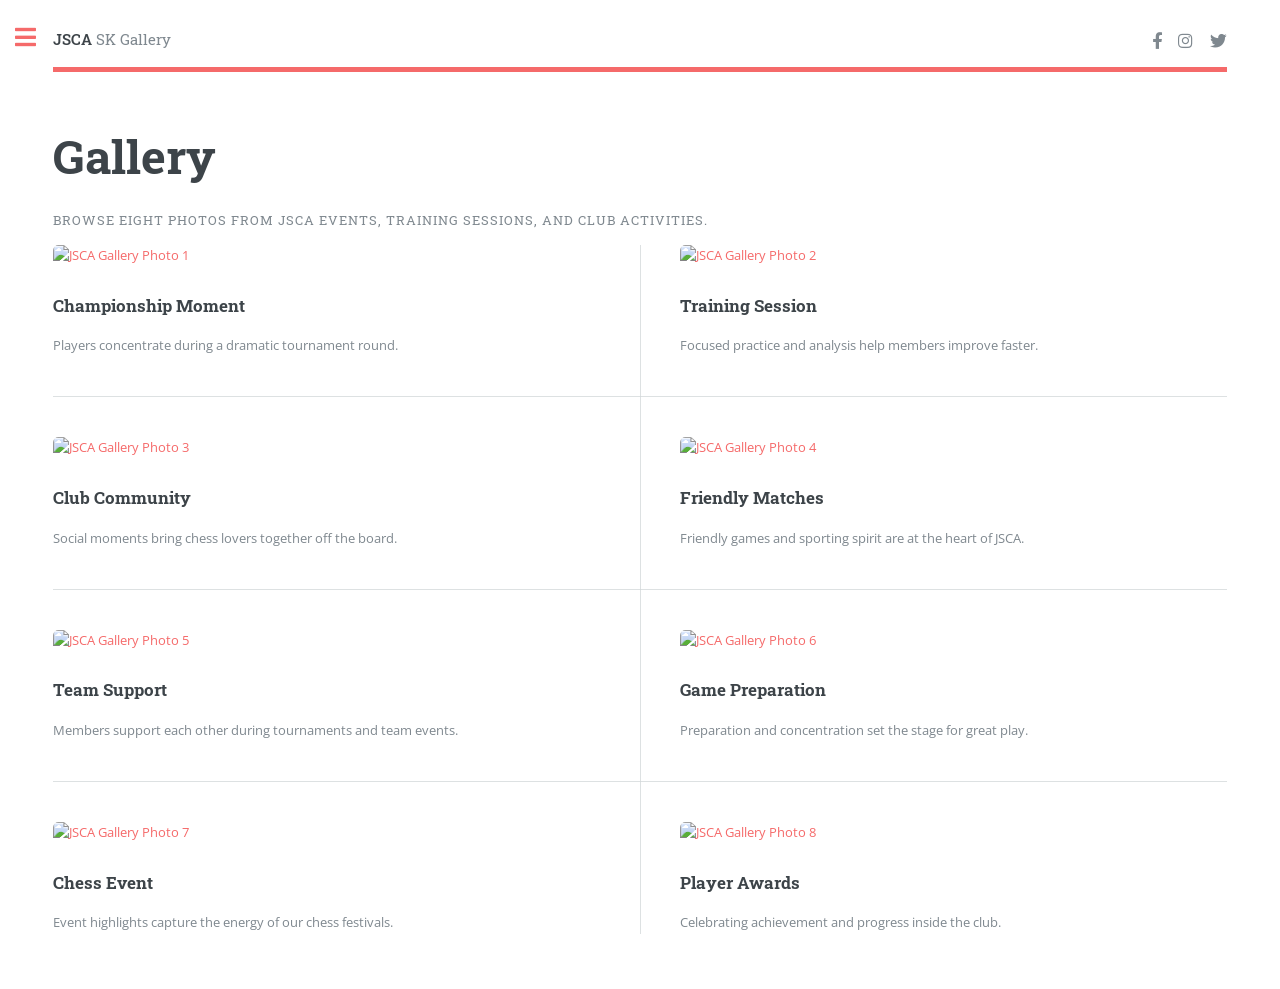
==== gallery.html @ 7f96a8da "Update gallery sidebar to match index (logo + gallery-only menu)" ====
<!DOCTYPE HTML>
<html>
	<head>
		<title>Gallery - JSCA SK</title>
		<meta charset="utf-8" />
		<meta name="viewport" content="width=device-width, initial-scale=1, user-scalable=no" />
		<link rel="stylesheet" href="assets/css/main.css" />
	</head>
	<body class="is-preload">

		<!-- Wrapper -->
			<div id="wrapper">

				<!-- Main -->
					<div id="main">
						<div class="inner">

							<!-- Header -->
								<header id="header">
									<a href="index.html" class="logo"><strong>JSCA</strong> SK Gallery</a>
									<ul class="icons">
										<li><a href="#" class="icon brands fa-facebook-f"><span class="label">Facebook</span></a></li>
										<li><a href="#" class="icon brands fa-instagram"><span class="label">Instagram</span></a></li>
										<li><a href="#" class="icon brands fa-twitter"><span class="label">Twitter</span></a></li>
									</ul>
								</header>

							<!-- Content -->
								<section>
									<header class="main">
										<h1>Gallery</h1>
										<p>Browse eight photos from JSCA events, training sessions, and club activities.</p>
									</header>

									<div class="posts">
										<article>
											<a href="images/gallery/1.jpeg" class="image"><img src="images/gallery/1.jpeg" alt="JSCA Gallery Photo 1" /></a>
											<h3>Championship Moment</h3>
											<p>Players concentrate during a dramatic tournament round.</p>
										</article>
										<article>
											<a href="images/gallery/2.jpeg" class="image"><img src="images/gallery/2.jpeg" alt="JSCA Gallery Photo 2" /></a>
											<h3>Training Session</h3>
											<p>Focused practice and analysis help members improve faster.</p>
										</article>
										<article>
											<a href="images/gallery/3.jpeg" class="image"><img src="images/gallery/3.jpeg" alt="JSCA Gallery Photo 3" /></a>
											<h3>Club Community</h3>
											<p>Social moments bring chess lovers together off the board.</p>
										</article>
										<article>
											<a href="images/gallery/4.jpeg" class="image"><img src="images/gallery/4.jpeg" alt="JSCA Gallery Photo 4" /></a>
											<h3>Friendly Matches</h3>
											<p>Friendly games and sporting spirit are at the heart of JSCA.</p>
										</article>
										<article>
											<a href="images/gallery/5.jpeg" class="image"><img src="images/gallery/5.jpeg" alt="JSCA Gallery Photo 5" /></a>
											<h3>Team Support</h3>
											<p>Members support each other during tournaments and team events.</p>
										</article>
										<article>
											<a href="images/gallery/6.jpeg" class="image"><img src="images/gallery/6.jpeg" alt="JSCA Gallery Photo 6" /></a>
											<h3>Game Preparation</h3>
											<p>Preparation and concentration set the stage for great play.</p>
										</article>
										<article>
											<a href="images/gallery/7.jpeg" class="image"><img src="images/gallery/7.jpeg" alt="JSCA Gallery Photo 7" /></a>
											<h3>Chess Event</h3>
											<p>Event highlights capture the energy of our chess festivals.</p>
										</article>
										<article>
											<a href="images/gallery/8.jpeg" class="image"><img src="images/gallery/8.jpeg" alt="JSCA Gallery Photo 8" /></a>
											<h3>Player Awards</h3>
											<p>Celebrating achievement and progress inside the club.</p>
										</article>
									</div>

								</section>

						</div>
					</div>

				<!-- Sidebar -->
					<div id="sidebar">
						<div class="inner">
							<!-- Menu -->
								<!-- Logo -->
									<div style="text-align: center; padding: 1.5em 0 1em;">
										<img src="images/JSCASK.jpeg" alt="JSCA SK Logo" style="max-width: 85%; height: auto; display: block; margin: 0 auto;" />
									</div>

								<!-- Menu -->
									<section>
										<header class="major">
											<h2>Menu</h2>
										</header>
										<ul class="links">
											<li><a href="gallery.html">Gallery</a></li>
										</ul>
									</section>
						</div>
					</div>

			</div>

		<!-- Scripts -->
			<script src="assets/js/jquery.min.js"></script>
			<script src="assets/js/browser.min.js"></script>
			<script src="assets/js/breakpoints.min.js"></script>

			<script src="assets/js/util.js"></script>
			<script src="assets/js/main.js"></script>

	</body>
</html>
---- assets/css/main.css ----
@import url(fontawesome-all.min.css);
@import url("https://fonts.googleapis.com/css?family=Open+Sans:400,600,400italic,600italic|Roboto+Slab:400,700");

/*
	Editorial by HTML5 UP
	html5up.net | @ajlkn
	Free for personal and commercial use under the CCA 3.0 license (html5up.net/license)
*/
html,
body,
div,
span,
applet,
object,
iframe,
h1,
h2,
h3,
h4,
h5,
h6,
p,
blockquote,
pre,
a,
abbr,
acronym,
address,
big,
cite,
code,
del,
dfn,
em,
img,
ins,
kbd,
q,
s,
samp,
small,
strike,
strong,
sub,
sup,
tt,
var,
b,
u,
i,
center,
dl,
dt,
dd,
ol,
ul,
li,
fieldset,
form,
label,
legend,
table,
caption,
tbody,
tfoot,
thead,
tr,
th,
td,
article,
aside,
canvas,
details,
embed,
figure,
figcaption,
footer,
header,
hgroup,
menu,
nav,
output,
ruby,
section,
summary,
time,
mark,
audio,
video {
  margin: 0;
  padding: 0;
  border: 0;
  font-size: 100%;
  font: inherit;
  vertical-align: baseline;
}

article,
aside,
details,
figcaption,
figure,
footer,
header,
hgroup,
menu,
nav,
section {
  display: block;
}

body {
  line-height: 1;
}

ol,
ul {
  list-style: none;
}

blockquote,
q {
  quotes: none;
}

blockquote:before,
blockquote:after,
q:before,
q:after {
  content: '';
  content: none;
}

table {
  border-collapse: collapse;
  border-spacing: 0;
}

body {
  -webkit-text-size-adjust: none;
}

mark {
  background-color: transparent;
  color: inherit;
}

input::-moz-focus-inner {
  border: 0;
  padding: 0;
}

input,
select,
textarea {
  -moz-appearance: none;
  -webkit-appearance: none;
  -ms-appearance: none;
  appearance: none;
}

/* Basic */
@-ms-viewport {
  width: device-width;
}

body {
  -ms-overflow-style: scrollbar;
}

@media screen and (max-width: 480px) {

  html,
  body {
    min-width: 320px;
  }
}

html {
  box-sizing: border-box;
}

*,
*:before,
*:after {
  box-sizing: inherit;
}

body {
  background: #ffffff;
}

body.is-preload *,
body.is-preload *:before,
body.is-preload *:after,
body.is-resizing *,
body.is-resizing *:before,
body.is-resizing *:after {
  -moz-animation: none !important;
  -webkit-animation: none !important;
  -ms-animation: none !important;
  animation: none !important;
  -moz-transition: none !important;
  -webkit-transition: none !important;
  -ms-transition: none !important;
  transition: none !important;
}

/* Type */
body,
input,
select,
textarea {
  color: #7f888f;
  font-family: "Open Sans", sans-serif;
  font-size: 13pt;
  font-weight: 400;
  line-height: 1.65;
}

@media screen and (max-width: 1680px) {

  body,
  input,
  select,
  textarea {
    font-size: 11pt;
  }
}

@media screen and (max-width: 1280px) {

  body,
  input,
  select,
  textarea {
    font-size: 10pt;
  }
}

@media screen and (max-width: 360px) {

  body,
  input,
  select,
  textarea {
    font-size: 9pt;
  }
}

a {
  -moz-transition: color 0.2s ease-in-out, border-bottom-color 0.2s ease-in-out;
  -webkit-transition: color 0.2s ease-in-out, border-bottom-color 0.2s ease-in-out;
  -ms-transition: color 0.2s ease-in-out, border-bottom-color 0.2s ease-in-out;
  transition: color 0.2s ease-in-out, border-bottom-color 0.2s ease-in-out;
  border-bottom: dotted 1px;
  color: #f56a6a;
  text-decoration: none;
}

a:hover {
  border-bottom-color: #f56a6a;
  color: #d52349 !important;
  background-color: rgba(245, 106, 106, 0.05);
}

a:hover strong {
  color: inherit;
}

strong,
b {
  color: #3d4449;
  font-weight: 600;
}

em,
i {
  font-style: italic;
}

p {
  margin: 0 0 2em 0;
}

h1,
h2,
h3,
h4,
h5,
h6 {
  color: #3d4449;
  font-family: "Roboto Slab", serif;
  font-weight: 700;
  line-height: 1.5;
  margin: 0 0 1em 0;
}

h1 a,
h2 a,
h3 a,
h4 a,
h5 a,
h6 a {
  color: inherit;
  text-decoration: none;
  border-bottom: 0;
}

h1 {
  font-size: 4em;
  margin: 0 0 0.5em 0;
  line-height: 1.3;
}

h2 {
  font-size: 1.75em;
}

h3 {
  font-size: 1.25em;
}

h4 {
  font-size: 1.1em;
}

h5 {
  font-size: 0.9em;
}

h6 {
  font-size: 0.7em;
}

@media screen and (max-width: 1680px) {
  h1 {
    font-size: 3.5em;
  }
}

@media screen and (max-width: 980px) {
  h1 {
    font-size: 3.25em;
  }
}


@media screen and (max-width: 736px) {
  h1 {
    font-size: 2em;
    line-height: 1.4;
  }

  h2 {
    font-size: 1.5em;
  }
}

sub {
  font-size: 0.8em;
  position: relative;
  top: 0.5em;
}

sup {
  font-size: 0.8em;
  position: relative;
  top: -0.5em;
}

blockquote {
  border-left: solid 3px rgba(210, 215, 217, 0.75);
  font-style: italic;
  margin: 0 0 2em 0;
  padding: 0.5em 0 0.5em 2em;
}

code {
  background: rgba(230, 235, 237, 0.25);
  border-radius: 0.375em;
  border: solid 1px rgba(210, 215, 217, 0.75);
  font-family: "Courier New", monospace;
  font-size: 0.9em;
  margin: 0 0.25em;
  padding: 0.25em 0.65em;
}

pre {
  -webkit-overflow-scrolling: touch;
  font-family: "Courier New", monospace;
  font-size: 0.9em;
  margin: 0 0 2em 0;
}

pre code {
  display: block;
  line-height: 1.75;
  padding: 1em 1.5em;
  overflow-x: auto;
}

hr {
  border: 0;
  border-bottom: solid 1px rgba(210, 215, 217, 0.75);
  margin: 2em 0;
}

hr.major {
  margin: 3em 0;
}

.align-left {
  text-align: left;
}

.align-center {
  text-align: center;
}

.align-right {
  text-align: right;
}

/* Row */
.row {
  display: flex;
  flex-wrap: wrap;
  box-sizing: border-box;
  align-items: stretch;
}

.row>* {
  box-sizing: border-box;
}

.row.gtr-uniform>*> :last-child {
  margin-bottom: 0;
}

.row.aln-left {
  justify-content: flex-start;
}

.row.aln-center {
  justify-content: center;
}

.row.aln-right {
  justify-content: flex-end;
}

.row.aln-top {
  align-items: flex-start;
}

.row.aln-middle {
  align-items: center;
}

.row.aln-bottom {
  align-items: flex-end;
}

.row>.imp {
  order: -1;
}

.row>.col-1 {
  width: 8.33333%;
}

.row>.off-1 {
  margin-left: 8.33333%;
}

.row>.col-2 {
  width: 16.66667%;
}

.row>.off-2 {
  margin-left: 16.66667%;
}

.row>.col-3 {
  width: 25%;
}

.row>.off-3 {
  margin-left: 25%;
}

.row>.col-4 {
  width: 33.33333%;
}

.row>.off-4 {
  margin-left: 33.33333%;
}

.row>.col-5 {
  width: 41.66667%;
}

.row>.off-5 {
  margin-left: 41.66667%;
}

.row>.col-6 {
  width: 50%;
}

.row>.off-6 {
  margin-left: 50%;
}

.row>.col-7 {
  width: 58.33333%;
}

.row>.off-7 {
  margin-left: 58.33333%;
}

.row>.col-8 {
  width: 66.66667%;
}

.row>.off-8 {
  margin-left: 66.66667%;
}

.row>.col-9 {
  width: 75%;
}

.row>.off-9 {
  margin-left: 75%;
}

.row>.col-10 {
  width: 83.33333%;
}

.row>.off-10 {
  margin-left: 83.33333%;
}

.row>.col-11 {
  width: 91.66667%;
}

.row>.off-11 {
  margin-left: 91.66667%;
}

.row>.col-12 {
  width: 100%;
}

.row>.off-12 {
  margin-left: 100%;
}

.row.gtr-0 {
  margin-top: 0;
  margin-left: 0em;
}

.row.gtr-0>* {
  padding: 0 0 0 0em;
}

.row.gtr-0.gtr-uniform {
  margin-top: 0em;
}

.row.gtr-0.gtr-uniform>* {
  padding-top: 0em;
}

.row.gtr-25 {
  margin-top: 0;
  margin-left: -0.375em;
}

.row.gtr-25>* {
  padding: 0 0 0 0.375em;
}

.row.gtr-25.gtr-uniform {
  margin-top: -0.375em;
}

.row.gtr-25.gtr-uniform>* {
  padding-top: 0.375em;
}

.row.gtr-50 {
  margin-top: 0;
  margin-left: -0.75em;
}

.row.gtr-50>* {
  padding: 0 0 0 0.75em;
}

.row.gtr-50.gtr-uniform {
  margin-top: -0.75em;
}

.row.gtr-50.gtr-uniform>* {
  padding-top: 0.75em;
}

.row {
  margin-top: 0;
  margin-left: -1.5em;
}

.row>* {
  padding: 0 0 0 1.5em;
}

.row.gtr-uniform {
  margin-top: -1.5em;
}

.row.gtr-uniform>* {
  padding-top: 1.5em;
}

.row.gtr-150 {
  margin-top: 0;
  margin-left: -2.25em;
}

.row.gtr-150>* {
  padding: 0 0 0 2.25em;
}

.row.gtr-150.gtr-uniform {
  margin-top: -2.25em;
}

.row.gtr-150.gtr-uniform>* {
  padding-top: 2.25em;
}

.row.gtr-200 {
  margin-top: 0;
  margin-left: -3em;
}

.row.gtr-200>* {
  padding: 0 0 0 3em;
}

.row.gtr-200.gtr-uniform {
  margin-top: -3em;
}

.row.gtr-200.gtr-uniform>* {
  padding-top: 3em;
}

@media screen and (max-width: 1680px) {
  .row {
    display: flex;
    flex-wrap: wrap;
    box-sizing: border-box;
    align-items: stretch;
  }

  .row>* {
    box-sizing: border-box;
  }

  .row.gtr-uniform>*> :last-child {
    margin-bottom: 0;
  }

  .row.aln-left {
    justify-content: flex-start;
  }

  .row.aln-center {
    justify-content: center;
  }

  .row.aln-right {
    justify-content: flex-end;
  }

  .row.aln-top {
    align-items: flex-start;
  }

  .row.aln-middle {
    align-items: center;
  }

  .row.aln-bottom {
    align-items: flex-end;
  }

  .row>.imp-xlarge {
    order: -1;
  }

  .row>.col-1-xlarge {
    width: 8.33333%;
  }

  .row>.off-1-xlarge {
    margin-left: 8.33333%;
  }

  .row>.col-2-xlarge {
    width: 16.66667%;
  }

  .row>.off-2-xlarge {
    margin-left: 16.66667%;
  }

  .row>.col-3-xlarge {
    width: 25%;
  }

  .row>.off-3-xlarge {
    margin-left: 25%;
  }

  .row>.col-4-xlarge {
    width: 33.33333%;
  }

  .row>.off-4-xlarge {
    margin-left: 33.33333%;
  }

  .row>.col-5-xlarge {
    width: 41.66667%;
  }

  .row>.off-5-xlarge {
    margin-left: 41.66667%;
  }

  .row>.col-6-xlarge {
    width: 50%;
  }

  .row>.off-6-xlarge {
    margin-left: 50%;
  }

  .row>.col-7-xlarge {
    width: 58.33333%;
  }

  .row>.off-7-xlarge {
    margin-left: 58.33333%;
  }

  .row>.col-8-xlarge {
    width: 66.66667%;
  }

  .row>.off-8-xlarge {
    margin-left: 66.66667%;
  }

  .row>.col-9-xlarge {
    width: 75%;
  }

  .row>.off-9-xlarge {
    margin-left: 75%;
  }

  .row>.col-10-xlarge {
    width: 83.33333%;
  }

  .row>.off-10-xlarge {
    margin-left: 83.33333%;
  }

  .row>.col-11-xlarge {
    width: 91.66667%;
  }

  .row>.off-11-xlarge {
    margin-left: 91.66667%;
  }

  .row>.col-12-xlarge {
    width: 100%;
  }

  .row>.off-12-xlarge {
    margin-left: 100%;
  }

  .row.gtr-0 {
    margin-top: 0;
    margin-left: 0em;
  }

  .row.gtr-0>* {
    padding: 0 0 0 0em;
  }

  .row.gtr-0.gtr-uniform {
    margin-top: 0em;
  }

  .row.gtr-0.gtr-uniform>* {
    padding-top: 0em;
  }

  .row.gtr-25 {
    margin-top: 0;
    margin-left: -0.375em;
  }

  .row.gtr-25>* {
    padding: 0 0 0 0.375em;
  }

  .row.gtr-25.gtr-uniform {
    margin-top: -0.375em;
  }

  .row.gtr-25.gtr-uniform>* {
    padding-top: 0.375em;
  }

  .row.gtr-50 {
    margin-top: 0;
    margin-left: -0.75em;
  }

  .row.gtr-50>* {
    padding: 0 0 0 0.75em;
  }

  .row.gtr-50.gtr-uniform {
    margin-top: -0.75em;
  }

  .row.gtr-50.gtr-uniform>* {
    padding-top: 0.75em;
  }

  .row {
    margin-top: 0;
    margin-left: -1.5em;
  }

  .row>* {
    padding: 0 0 0 1.5em;
  }

  .row.gtr-uniform {
    margin-top: -1.5em;
  }

  .row.gtr-uniform>* {
    padding-top: 1.5em;
  }

  .row.gtr-150 {
    margin-top: 0;
    margin-left: -2.25em;
  }

  .row.gtr-150>* {
    padding: 0 0 0 2.25em;
  }

  .row.gtr-150.gtr-uniform {
    margin-top: -2.25em;
  }

  .row.gtr-150.gtr-uniform>* {
    padding-top: 2.25em;
  }

  .row.gtr-200 {
    margin-top: 0;
    margin-left: -3em;
  }

  .row.gtr-200>* {
    padding: 0 0 0 3em;
  }

  .row.gtr-200.gtr-uniform {
    margin-top: -3em;
  }

  .row.gtr-200.gtr-uniform>* {
    padding-top: 3em;
  }
}

@media screen and (max-width: 1280px) {
  .row {
    display: flex;
    flex-wrap: wrap;
    box-sizing: border-box;
    align-items: stretch;
  }

  .row>* {
    box-sizing: border-box;
  }

  .row.gtr-uniform>*> :last-child {
    margin-bottom: 0;
  }

  .row.aln-left {
    justify-content: flex-start;
  }

  .row.aln-center {
    justify-content: center;
  }

  .row.aln-right {
    justify-content: flex-end;
  }

  .row.aln-top {
    align-items: flex-start;
  }

  .row.aln-middle {
    align-items: center;
  }

  .row.aln-bottom {
    align-items: flex-end;
  }

  .row>.imp-large {
    order: -1;
  }

  .row>.col-1-large {
    width: 8.33333%;
  }

  .row>.off-1-large {
    margin-left: 8.33333%;
  }

  .row>.col-2-large {
    width: 16.66667%;
  }

  .row>.off-2-large {
    margin-left: 16.66667%;
  }

  .row>.col-3-large {
    width: 25%;
  }

  .row>.off-3-large {
    margin-left: 25%;
  }

  .row>.col-4-large {
    width: 33.33333%;
  }

  .row>.off-4-large {
    margin-left: 33.33333%;
  }

  .row>.col-5-large {
    width: 41.66667%;
  }

  .row>.off-5-large {
    margin-left: 41.66667%;
  }

  .row>.col-6-large {
    width: 50%;
  }

  .row>.off-6-large {
    margin-left: 50%;
  }

  .row>.col-7-large {
    width: 58.33333%;
  }

  .row>.off-7-large {
    margin-left: 58.33333%;
  }

  .row>.col-8-large {
    width: 66.66667%;
  }

  .row>.off-8-large {
    margin-left: 66.66667%;
  }

  .row>.col-9-large {
    width: 75%;
  }

  .row>.off-9-large {
    margin-left: 75%;
  }

  .row>.col-10-large {
    width: 83.33333%;
  }

  .row>.off-10-large {
    margin-left: 83.33333%;
  }

  .row>.col-11-large {
    width: 91.66667%;
  }

  .row>.off-11-large {
    margin-left: 91.66667%;
  }

  .row>.col-12-large {
    width: 100%;
  }

  .row>.off-12-large {
    margin-left: 100%;
  }

  .row.gtr-0 {
    margin-top: 0;
    margin-left: 0em;
  }

  .row.gtr-0>* {
    padding: 0 0 0 0em;
  }

  .row.gtr-0.gtr-uniform {
    margin-top: 0em;
  }

  .row.gtr-0.gtr-uniform>* {
    padding-top: 0em;
  }

  .row.gtr-25 {
    margin-top: 0;
    margin-left: -0.375em;
  }

  .row.gtr-25>* {
    padding: 0 0 0 0.375em;
  }

  .row.gtr-25.gtr-uniform {
    margin-top: -0.375em;
  }

  .row.gtr-25.gtr-uniform>* {
    padding-top: 0.375em;
  }

  .row.gtr-50 {
    margin-top: 0;
    margin-left: -0.75em;
  }

  .row.gtr-50>* {
    padding: 0 0 0 0.75em;
  }

  .row.gtr-50.gtr-uniform {
    margin-top: -0.75em;
  }

  .row.gtr-50.gtr-uniform>* {
    padding-top: 0.75em;
  }

  .row {
    margin-top: 0;
    margin-left: -1.5em;
  }

  .row>* {
    padding: 0 0 0 1.5em;
  }

  .row.gtr-uniform {
    margin-top: -1.5em;
  }

  .row.gtr-uniform>* {
    padding-top: 1.5em;
  }

  .row.gtr-150 {
    margin-top: 0;
    margin-left: -2.25em;
  }

  .row.gtr-150>* {
    padding: 0 0 0 2.25em;
  }

  .row.gtr-150.gtr-uniform {
    margin-top: -2.25em;
  }

  .row.gtr-150.gtr-uniform>* {
    padding-top: 2.25em;
  }

  .row.gtr-200 {
    margin-top: 0;
    margin-left: -3em;
  }

  .row.gtr-200>* {
    padding: 0 0 0 3em;
  }

  .row.gtr-200.gtr-uniform {
    margin-top: -3em;
  }

  .row.gtr-200.gtr-uniform>* {
    padding-top: 3em;
  }
}

@media screen and (max-width: 980px) {
  .row {
    display: flex;
    flex-wrap: wrap;
    box-sizing: border-box;
    align-items: stretch;
  }

  .row>* {
    box-sizing: border-box;
  }

  .row.gtr-uniform>*> :last-child {
    margin-bottom: 0;
  }

  .row.aln-left {
    justify-content: flex-start;
  }

  .row.aln-center {
    justify-content: center;
  }

  .row.aln-right {
    justify-content: flex-end;
  }

  .row.aln-top {
    align-items: flex-start;
  }

  .row.aln-middle {
    align-items: center;
  }

  .row.aln-bottom {
    align-items: flex-end;
  }

  .row>.imp-medium {
    order: -1;
  }

  .row>.col-1-medium {
    width: 8.33333%;
  }

  .row>.off-1-medium {
    margin-left: 8.33333%;
  }

  .row>.col-2-medium {
    width: 16.66667%;
  }

  .row>.off-2-medium {
    margin-left: 16.66667%;
  }

  .row>.col-3-medium {
    width: 25%;
  }

  .row>.off-3-medium {
    margin-left: 25%;
  }

  .row>.col-4-medium {
    width: 33.33333%;
  }

  .row>.off-4-medium {
    margin-left: 33.33333%;
  }

  .row>.col-5-medium {
    width: 41.66667%;
  }

  .row>.off-5-medium {
    margin-left: 41.66667%;
  }

  .row>.col-6-medium {
    width: 50%;
  }

  .row>.off-6-medium {
    margin-left: 50%;
  }

  .row>.col-7-medium {
    width: 58.33333%;
  }

  .row>.off-7-medium {
    margin-left: 58.33333%;
  }

  .row>.col-8-medium {
    width: 66.66667%;
  }

  .row>.off-8-medium {
    margin-left: 66.66667%;
  }

  .row>.col-9-medium {
    width: 75%;
  }

  .row>.off-9-medium {
    margin-left: 75%;
  }

  .row>.col-10-medium {
    width: 83.33333%;
  }

  .row>.off-10-medium {
    margin-left: 83.33333%;
  }

  .row>.col-11-medium {
    width: 91.66667%;
  }

  .row>.off-11-medium {
    margin-left: 91.66667%;
  }

  .row>.col-12-medium {
    width: 100%;
  }

  .row>.off-12-medium {
    margin-left: 100%;
  }

  .row.gtr-0 {
    margin-top: 0;
    margin-left: 0em;
  }

  .row.gtr-0>* {
    padding: 0 0 0 0em;
  }

  .row.gtr-0.gtr-uniform {
    margin-top: 0em;
  }

  .row.gtr-0.gtr-uniform>* {
    padding-top: 0em;
  }

  .row.gtr-25 {
    margin-top: 0;
    margin-left: -0.375em;
  }

  .row.gtr-25>* {
    padding: 0 0 0 0.375em;
  }

  .row.gtr-25.gtr-uniform {
    margin-top: -0.375em;
  }

  .row.gtr-25.gtr-uniform>* {
    padding-top: 0.375em;
  }

  .row.gtr-50 {
    margin-top: 0;
    margin-left: -0.75em;
  }

  .row.gtr-50>* {
    padding: 0 0 0 0.75em;
  }

  .row.gtr-50.gtr-uniform {
    margin-top: -0.75em;
  }

  .row.gtr-50.gtr-uniform>* {
    padding-top: 0.75em;
  }

  .row {
    margin-top: 0;
    margin-left: -1.5em;
  }

  .row>* {
    padding: 0 0 0 1.5em;
  }

  .row.gtr-uniform {
    margin-top: -1.5em;
  }

  .row.gtr-uniform>* {
    padding-top: 1.5em;
  }

  .row.gtr-150 {
    margin-top: 0;
    margin-left: -2.25em;
  }

  .row.gtr-150>* {
    padding: 0 0 0 2.25em;
  }

  .row.gtr-150.gtr-uniform {
    margin-top: -2.25em;
  }

  .row.gtr-150.gtr-uniform>* {
    padding-top: 2.25em;
  }

  .row.gtr-200 {
    margin-top: 0;
    margin-left: -3em;
  }

  .row.gtr-200>* {
    padding: 0 0 0 3em;
  }

  .row.gtr-200.gtr-uniform {
    margin-top: -3em;
  }

  .row.gtr-200.gtr-uniform>* {
    padding-top: 3em;
  }
}

@media screen and (max-width: 736px) {
  .row {
    display: flex;
    flex-wrap: wrap;
    box-sizing: border-box;
    align-items: stretch;
  }

  .row>* {
    box-sizing: border-box;
  }

  .row.gtr-uniform>*> :last-child {
    margin-bottom: 0;
  }

  .row.aln-left {
    justify-content: flex-start;
  }

  .row.aln-center {
    justify-content: center;
  }

  .row.aln-right {
    justify-content: flex-end;
  }

  .row.aln-top {
    align-items: flex-start;
  }

  .row.aln-middle {
    align-items: center;
  }

  .row.aln-bottom {
    align-items: flex-end;
  }

  .row>.imp-small {
    order: -1;
  }

  .row>.col-1-small {
    width: 8.33333%;
  }

  .row>.off-1-small {
    margin-left: 8.33333%;
  }

  .row>.col-2-small {
    width: 16.66667%;
  }

  .row>.off-2-small {
    margin-left: 16.66667%;
  }

  .row>.col-3-small {
    width: 25%;
  }

  .row>.off-3-small {
    margin-left: 25%;
  }

  .row>.col-4-small {
    width: 33.33333%;
  }

  .row>.off-4-small {
    margin-left: 33.33333%;
  }

  .row>.col-5-small {
    width: 41.66667%;
  }

  .row>.off-5-small {
    margin-left: 41.66667%;
  }

  .row>.col-6-small {
    width: 50%;
  }

  .row>.off-6-small {
    margin-left: 50%;
  }

  .row>.col-7-small {
    width: 58.33333%;
  }

  .row>.off-7-small {
    margin-left: 58.33333%;
  }

  .row>.col-8-small {
    width: 66.66667%;
  }

  .row>.off-8-small {
    margin-left: 66.66667%;
  }

  .row>.col-9-small {
    width: 75%;
  }

  .row>.off-9-small {
    margin-left: 75%;
  }

  .row>.col-10-small {
    width: 83.33333%;
  }

  .row>.off-10-small {
    margin-left: 83.33333%;
  }

  .row>.col-11-small {
    width: 91.66667%;
  }

  .row>.off-11-small {
    margin-left: 91.66667%;
  }

  .row>.col-12-small {
    width: 100%;
  }

  .row>.off-12-small {
    margin-left: 100%;
  }

  .row.gtr-0 {
    margin-top: 0;
    margin-left: 0em;
  }

  .row.gtr-0>* {
    padding: 0 0 0 0em;
  }

  .row.gtr-0.gtr-uniform {
    margin-top: 0em;
  }

  .row.gtr-0.gtr-uniform>* {
    padding-top: 0em;
  }

  .row.gtr-25 {
    margin-top: 0;
    margin-left: -0.375em;
  }

  .row.gtr-25>* {
    padding: 0 0 0 0.375em;
  }

  .row.gtr-25.gtr-uniform {
    margin-top: -0.375em;
  }

  .row.gtr-25.gtr-uniform>* {
    padding-top: 0.375em;
  }

  .row.gtr-50 {
    margin-top: 0;
    margin-left: -0.75em;
  }

  .row.gtr-50>* {
    padding: 0 0 0 0.75em;
  }

  .row.gtr-50.gtr-uniform {
    margin-top: -0.75em;
  }

  .row.gtr-50.gtr-uniform>* {
    padding-top: 0.75em;
  }

  .row {
    margin-top: 0;
    margin-left: -1.5em;
  }

  .row>* {
    padding: 0 0 0 1.5em;
  }

  .row.gtr-uniform {
    margin-top: -1.5em;
  }

  .row.gtr-uniform>* {
    padding-top: 1.5em;
  }

  .row.gtr-150 {
    margin-top: 0;
    margin-left: -2.25em;
  }

  .row.gtr-150>* {
    padding: 0 0 0 2.25em;
  }

  .row.gtr-150.gtr-uniform {
    margin-top: -2.25em;
  }

  .row.gtr-150.gtr-uniform>* {
    padding-top: 2.25em;
  }

  .row.gtr-200 {
    margin-top: 0;
    margin-left: -3em;
  }

  .row.gtr-200>* {
    padding: 0 0 0 3em;
  }

  .row.gtr-200.gtr-uniform {
    margin-top: -3em;
  }

  .row.gtr-200.gtr-uniform>* {
    padding-top: 3em;
  }
}

@media screen and (max-width: 480px) {
  .row {
    display: flex;
    flex-wrap: wrap;
    box-sizing: border-box;
    align-items: stretch;
  }

  .row>* {
    box-sizing: border-box;
  }

  .row.gtr-uniform>*> :last-child {
    margin-bottom: 0;
  }

  .row.aln-left {
    justify-content: flex-start;
  }

  .row.aln-center {
    justify-content: center;
  }

  .row.aln-right {
    justify-content: flex-end;
  }

  .row.aln-top {
    align-items: flex-start;
  }

  .row.aln-middle {
    align-items: center;
  }

  .row.aln-bottom {
    align-items: flex-end;
  }

  .row>.imp-xsmall {
    order: -1;
  }

  .row>.col-1-xsmall {
    width: 8.33333%;
  }

  .row>.off-1-xsmall {
    margin-left: 8.33333%;
  }

  .row>.col-2-xsmall {
    width: 16.66667%;
  }

  .row>.off-2-xsmall {
    margin-left: 16.66667%;
  }

  .row>.col-3-xsmall {
    width: 25%;
  }

  .row>.off-3-xsmall {
    margin-left: 25%;
  }

  .row>.col-4-xsmall {
    width: 33.33333%;
  }

  .row>.off-4-xsmall {
    margin-left: 33.33333%;
  }

  .row>.col-5-xsmall {
    width: 41.66667%;
  }

  .row>.off-5-xsmall {
    margin-left: 41.66667%;
  }

  .row>.col-6-xsmall {
    width: 50%;
  }

  .row>.off-6-xsmall {
    margin-left: 50%;
  }

  .row>.col-7-xsmall {
    width: 58.33333%;
  }

  .row>.off-7-xsmall {
    margin-left: 58.33333%;
  }

  .row>.col-8-xsmall {
    width: 66.66667%;
  }

  .row>.off-8-xsmall {
    margin-left: 66.66667%;
  }

  .row>.col-9-xsmall {
    width: 75%;
  }

  .row>.off-9-xsmall {
    margin-left: 75%;
  }

  .row>.col-10-xsmall {
    width: 83.33333%;
  }

  .row>.off-10-xsmall {
    margin-left: 83.33333%;
  }

  .row>.col-11-xsmall {
    width: 91.66667%;
  }

  .row>.off-11-xsmall {
    margin-left: 91.66667%;
  }

  .row>.col-12-xsmall {
    width: 100%;
  }

  .row>.off-12-xsmall {
    margin-left: 100%;
  }

  .row.gtr-0 {
    margin-top: 0;
    margin-left: 0em;
  }

  .row.gtr-0>* {
    padding: 0 0 0 0em;
  }

  .row.gtr-0.gtr-uniform {
    margin-top: 0em;
  }

  .row.gtr-0.gtr-uniform>* {
    padding-top: 0em;
  }

  .row.gtr-25 {
    margin-top: 0;
    margin-left: -0.375em;
  }

  .row.gtr-25>* {
    padding: 0 0 0 0.375em;
  }

  .row.gtr-25.gtr-uniform {
    margin-top: -0.375em;
  }

  .row.gtr-25.gtr-uniform>* {
    padding-top: 0.375em;
  }

  .row.gtr-50 {
    margin-top: 0;
    margin-left: -0.75em;
  }

  .row.gtr-50>* {
    padding: 0 0 0 0.75em;
  }

  .row.gtr-50.gtr-uniform {
    margin-top: -0.75em;
  }

  .row.gtr-50.gtr-uniform>* {
    padding-top: 0.75em;
  }

  .row {
    margin-top: 0;
    margin-left: -1.5em;
  }

  .row>* {
    padding: 0 0 0 1.5em;
  }

  .row.gtr-uniform {
    margin-top: -1.5em;
  }

  .row.gtr-uniform>* {
    padding-top: 1.5em;
  }

  .row.gtr-150 {
    margin-top: 0;
    margin-left: -2.25em;
  }

  .row.gtr-150>* {
    padding: 0 0 0 2.25em;
  }

  .row.gtr-150.gtr-uniform {
    margin-top: -2.25em;
  }

  .row.gtr-150.gtr-uniform>* {
    padding-top: 2.25em;
  }

  .row.gtr-200 {
    margin-top: 0;
    margin-left: -3em;
  }

  .row.gtr-200>* {
    padding: 0 0 0 3em;
  }

  .row.gtr-200.gtr-uniform {
    margin-top: -3em;
  }

  .row.gtr-200.gtr-uniform>* {
    padding-top: 3em;
  }
}

/* Section/Article */
section.special,
article.special {
  text-align: center;
}

header p {
  font-family: "Roboto Slab", serif;
  font-size: 1em;
  font-weight: 400;
  letter-spacing: 0.075em;
  margin-top: -0.5em;
  text-transform: uppercase;
}

header.major> :last-child {
  border-bottom: solid 3px #f56a6a;
  display: inline-block;
  margin: 0 0 2em 0;
  padding: 0 0.75em 0.5em 0;
}

header.main> :last-child {
  margin: 0 0 1em 0;
}

/* Form */
form {
  margin: 0 0 2em 0;
}

label {
  color: #3d4449;
  display: block;
  font-size: 0.9em;
  font-weight: 600;
  margin: 0 0 1em 0;
}

input[type="text"],
input[type="password"],
input[type="email"],
input[type="tel"],
input[type="search"],
input[type="url"],
select,
textarea {
  -moz-appearance: none;
  -webkit-appearance: none;
  -ms-appearance: none;
  appearance: none;
  background: #ffffff;
  border-radius: 0.375em;
  border: none;
  border: solid 1px rgba(210, 215, 217, 0.75);
  color: inherit;
  display: block;
  outline: 0;
  padding: 0 1em;
  text-decoration: none;
  width: 100%;
}

input[type="text"]:invalid,
input[type="password"]:invalid,
input[type="email"]:invalid,
input[type="tel"]:invalid,
input[type="search"]:invalid,
input[type="url"]:invalid,
select:invalid,
textarea:invalid {
  box-shadow: none;
}

input[type="text"]:focus,
input[type="password"]:focus,
input[type="email"]:focus,
input[type="tel"]:focus,
input[type="search"]:focus,
input[type="url"]:focus,
select:focus,
textarea:focus {
  border-color: #f56a6a;
  box-shadow: 0 0 0 1px #f56a6a;
}

select {
  background-image: url("data:image/svg+xml;charset=utf8,%3Csvg xmlns='http://www.w3.org/2000/svg' width='40' height='40' preserveAspectRatio='none' viewBox='0 0 40 40'%3E%3Cpath d='M9.4,12.3l10.4,10.4l10.4-10.4c0.2-0.2,0.5-0.4,0.9-0.4c0.3,0,0.6,0.1,0.9,0.4l3.3,3.3c0.2,0.2,0.4,0.5,0.4,0.9 c0,0.4-0.1,0.6-0.4,0.9L20.7,31.9c-0.2,0.2-0.5,0.4-0.9,0.4c-0.3,0-0.6-0.1-0.9-0.4L4.3,17.3c-0.2-0.2-0.4-0.5-0.4-0.9 c0-0.4,0.1-0.6,0.4-0.9l3.3-3.3c0.2-0.2,0.5-0.4,0.9-0.4S9.1,12.1,9.4,12.3z' fill='rgba(210, 215, 217, 0.75)' /%3E%3C/svg%3E");
  background-size: 1.25em;
  background-repeat: no-repeat;
  background-position: calc(100% - 1em) center;
  height: 2.75em;
  padding-right: 2.75em;
  text-overflow: ellipsis;
}

select option {
  color: #3d4449;
  background: #ffffff;
}

select:focus::-ms-value {
  background-color: transparent;
}

select::-ms-expand {
  display: none;
}

input[type="text"],
input[type="password"],
input[type="email"],
input[type="tel"],
input[type="search"],
input[type="url"],
select {
  height: 2.75em;
}

textarea {
  padding: 0.75em 1em;
}

input[type="checkbox"],
input[type="radio"] {
  -moz-appearance: none;
  -webkit-appearance: none;
  -ms-appearance: none;
  appearance: none;
  display: block;
  float: left;
  margin-right: -2em;
  opacity: 0;
  width: 1em;
  z-index: -1;
}

input[type="checkbox"]+label,
input[type="radio"]+label {
  text-decoration: none;
  color: #7f888f;
  cursor: pointer;
  display: inline-block;
  font-size: 1em;
  font-weight: 400;
  padding-left: 2.4em;
  padding-right: 0.75em;
  position: relative;
}

input[type="checkbox"]+label:before,
input[type="radio"]+label:before {
  -moz-osx-font-smoothing: grayscale;
  -webkit-font-smoothing: antialiased;
  display: inline-block;
  font-style: normal;
  font-variant: normal;
  text-rendering: auto;
  line-height: 1;
  text-transform: none !important;
  font-family: 'Font Awesome 5 Free';
  font-weight: 900;
}

input[type="checkbox"]+label:before,
input[type="radio"]+label:before {
  background: #ffffff;
  border-radius: 0.375em;
  border: solid 1px rgba(210, 215, 217, 0.75);
  content: '';
  display: inline-block;
  font-size: 0.8em;
  height: 2.0625em;
  left: 0;
  line-height: 2.0625em;
  position: absolute;
  text-align: center;
  top: 0;
  width: 2.0625em;
}

input[type="checkbox"]:checked+label:before,
input[type="radio"]:checked+label:before {
  background: #3d4449;
  border-color: #3d4449;
  color: #ffffff;
  content: '\f00c';
}

input[type="checkbox"]:focus+label:before,
input[type="radio"]:focus+label:before {
  border-color: #f56a6a;
  box-shadow: 0 0 0 1px #f56a6a;
}

input[type="checkbox"]+label:before {
  border-radius: 0.375em;
}

input[type="radio"]+label:before {
  border-radius: 100%;
}

::-webkit-input-placeholder {
  color: #9fa3a6 !important;
  opacity: 1.0;
}

:-moz-placeholder {
  color: #9fa3a6 !important;
  opacity: 1.0;
}

::-moz-placeholder {
  color: #9fa3a6 !important;
  opacity: 1.0;
}

:-ms-input-placeholder {
  color: #9fa3a6 !important;
  opacity: 1.0;
}

/* Box */
.box {
  border-radius: 0.375em;
  border: solid 1px rgba(210, 215, 217, 0.75);
  margin-bottom: 2em;
  padding: 1.5em;
}

.box> :last-child,
.box> :last-child> :last-child,
.box> :last-child> :last-child> :last-child {
  margin-bottom: 0;
}

.box.alt {
  border: 0;
  border-radius: 0;
  padding: 0;
}

/* Icon */
.icon {
  text-decoration: none;
  border-bottom: none;
  position: relative;
}

.icon:before {
  -moz-osx-font-smoothing: grayscale;
  -webkit-font-smoothing: antialiased;
  display: inline-block;
  font-style: normal;
  font-variant: normal;
  text-rendering: auto;
  line-height: 1;
  text-transform: none !important;
  font-family: 'Font Awesome 5 Free';
  font-weight: 400;
}

.icon>.label {
  display: none;
}

.icon:before {
  line-height: inherit;
}

.icon.solid:before {
  font-weight: 900;
}

.icon.brands:before {
  font-family: 'Font Awesome 5 Brands';
}

/* Image */
.image {
  border-radius: 0.375em;
  border: 0;
  display: inline-block;
  position: relative;
}

.image img {
  border-radius: 0.375em;
  display: block;
}

.image.left,
.image.right {
  max-width: 40%;
}

.image.left img,
.image.right img {
  width: 100%;
}

.image.left {
  float: left;
  padding: 0 1.5em 1em 0;
  top: 0.25em;
}

.image.right {
  float: right;
  padding: 0 0 1em 1.5em;
  top: 0.25em;
}

.image.fit {
  display: block;
  margin: 0 0 2em 0;
  width: 100%;
}

.image.fit img {
  width: 100%;
}

.image.main {
  display: block;
  margin: 0 0 3em 0;
  width: 100%;
}

.image.main img {
  width: 100%;
}

a.image {
  overflow: hidden;
}

a.image img {
  -moz-transition: -moz-transform 0.2s ease;
  -webkit-transition: -webkit-transform 0.2s ease;
  -ms-transition: -ms-transform 0.2s ease;
  transition: transform 0.5s ease;
}

a.image:hover img {
  -moz-transform: scale(1.075);
  -webkit-transform: scale(1.075);
  -ms-transform: scale(1.075);
  transform: scale(1.075);
}

/* List */
ol {
  list-style: decimal;
  margin: 0 0 2em 0;
  padding-left: 1.25em;
}

ol li {
  padding-left: 0.25em;
}

ul {
  list-style: disc;
  margin: 0 0 2em 0;
  padding-left: 1em;
}

ul li {
  padding-left: 0.5em;
}

ul.alt {
  list-style: none;
  padding-left: 0;
}

ul.alt li {
  border-top: solid 1px rgba(210, 215, 217, 0.75);
  padding: 0.5em 0;
}

ul.alt li:first-child {
  border-top: 0;
  padding-top: 0;
}

dl {
  margin: 0 0 2em 0;
}

dl dt {
  display: block;
  font-weight: 600;
  margin: 0 0 1em 0;
}

dl dd {
  margin-left: 2em;
}

/* Actions */
ul.actions {
  display: -moz-flex;
  display: -webkit-flex;
  display: -ms-flex;
  display: flex;
  cursor: default;
  list-style: none;
  margin-left: -1em;
  padding-left: 0;
}

ul.actions li {
  padding: 0 0 0 1em;
  vertical-align: middle;
}

ul.actions.special {
  -moz-justify-content: center;
  -webkit-justify-content: center;
  -ms-justify-content: center;
  justify-content: center;
  width: 100%;
  margin-left: 0;
}

ul.actions.special li:first-child {
  padding-left: 0;
}

ul.actions.stacked {
  -moz-flex-direction: column;
  -webkit-flex-direction: column;
  -ms-flex-direction: column;
  flex-direction: column;
  margin-left: 0;
}

ul.actions.stacked li {
  padding: 1.3em 0 0 0;
}

ul.actions.stacked li:first-child {
  padding-top: 0;
}

ul.actions.fit {
  width: calc(100% + 1em);
}

ul.actions.fit li {
  -moz-flex-grow: 1;
  -webkit-flex-grow: 1;
  -ms-flex-grow: 1;
  flex-grow: 1;
  -moz-flex-shrink: 1;
  -webkit-flex-shrink: 1;
  -ms-flex-shrink: 1;
  flex-shrink: 1;
  width: 100%;
}

ul.actions.fit li>* {
  width: 100%;
}

ul.actions.fit.stacked {
  width: 100%;
}

/* Icons */
ul.icons {
  cursor: default;
  list-style: none;
  padding-left: 0;
}

ul.icons li {
  display: inline-block;
  padding: 0 1em 0 0;
}

ul.icons li:last-child {
  padding-right: 0;
}

ul.icons li .icon {
  color: inherit;
}

ul.icons li .icon:before {
  font-size: 1.25em;
}

/* Contact */
ul.contact {
  list-style: none;
  padding: 0;
}

ul.contact li {
  text-decoration: none;
  border-top: solid 1px rgba(210, 215, 217, 0.75);
  margin: 1.5em 0 0 0;
  padding: 1.5em 0 0 3em;
  position: relative;
}

ul.contact li:before {
  -moz-osx-font-smoothing: grayscale;
  -webkit-font-smoothing: antialiased;
  display: inline-block;
  font-style: normal;
  font-variant: normal;
  text-rendering: auto;
  line-height: 1;
  text-transform: none !important;
  font-family: 'Font Awesome 5 Free';
  font-weight: 400;
}

ul.contact li:before {
  color: #f56a6a;
  display: inline-block;
  font-size: 1.5em;
  height: 1.125em;
  left: 0;
  line-height: 1.125em;
  position: absolute;
  text-align: center;
  top: 1em;
  width: 1.5em;
}

ul.contact li:first-child {
  border-top: 0;
  margin-top: 0;
  padding-top: 0;
}

ul.contact li:first-child:before {
  top: 0;
}

ul.contact li a {
  color: inherit;
}

/* Pagination */
ul.pagination {
  cursor: default;
  list-style: none;
  padding-left: 0;
}

ul.pagination li {
  display: inline-block;
  padding-left: 0;
  vertical-align: middle;
}

ul.pagination li>.page {
  -moz-transition: background-color 0.2s ease-in-out, color 0.2s ease-in-out;
  -webkit-transition: background-color 0.2s ease-in-out, color 0.2s ease-in-out;
  -ms-transition: background-color 0.2s ease-in-out, color 0.2s ease-in-out;
  transition: background-color 0.2s ease-in-out, color 0.2s ease-in-out;
  border-bottom: 0;
  border-radius: 0.375em;
  display: inline-block;
  font-size: 0.8em;
  font-weight: 600;
  height: 2em;
  line-height: 2em;
  margin: 0 0.125em;
  min-width: 2em;
  padding: 0 0.5em;
  text-align: center;
}

ul.pagination li>.page.active {
  background-color: #f56a6a;
  color: #ffffff !important;
}

ul.pagination li>.page.active:hover {
  background-color: #f67878;
}

ul.pagination li>.page.active:active {
  background-color: #f45c5c;
}

ul.pagination li:first-child {
  padding-right: 0.75em;
}

ul.pagination li:last-child {
  padding-left: 0.75em;
}

@media screen and (max-width: 480px) {
  ul.pagination li:nth-child(n+2):nth-last-child(n+2) {
    display: none;
  }

  ul.pagination li:first-child {
    padding-right: 0;
  }
}

/* Table */
.table-wrapper {
  -webkit-overflow-scrolling: touch;
  overflow-x: auto;
}

table {
  margin: 0 0 2em 0;
  width: 100%;
}

table tbody tr {
  border: solid 1px rgba(210, 215, 217, 0.75);
  border-left: 0;
  border-right: 0;
}

table tbody tr:nth-child(2n + 1) {
  background-color: rgba(230, 235, 237, 0.25);
}

table td {
  padding: 0.75em 0.75em;
}

table th {
  color: #3d4449;
  font-size: 0.9em;
  font-weight: 600;
  padding: 0 0.75em 0.75em 0.75em;
  text-align: left;
}

table thead {
  border-bottom: solid 2px rgba(210, 215, 217, 0.75);
}

table tfoot {
  border-top: solid 2px rgba(210, 215, 217, 0.75);
}

table.alt {
  border-collapse: separate;
}

table.alt tbody tr td {
  border: solid 1px rgba(210, 215, 217, 0.75);
  border-left-width: 0;
  border-top-width: 0;
}

table.alt tbody tr td:first-child {
  border-left-width: 1px;
}

table.alt tbody tr:first-child td {
  border-top-width: 1px;
}

table.alt thead {
  border-bottom: 0;
}

table.alt tfoot {
  border-top: 0;
}

/* Button */
input[type="submit"],
input[type="reset"],
input[type="button"],
button,
.button {
  -moz-appearance: none;
  -webkit-appearance: none;
  -ms-appearance: none;
  appearance: none;
  -moz-transition: background-color 0.2s ease-in-out, color 0.2s ease-in-out;
  -webkit-transition: background-color 0.2s ease-in-out, color 0.2s ease-in-out;
  -ms-transition: background-color 0.2s ease-in-out, color 0.2s ease-in-out;
  transition: background-color 0.2s ease-in-out, color 0.2s ease-in-out;
  background-color: transparent;
  border-radius: 0.375em;
  border: 0;
  box-shadow: inset 0 0 0 2px #f56a6a;
  color: #f56a6a !important;
  cursor: pointer;
  display: inline-block;
  font-family: "Roboto Slab", serif;
  font-size: 0.8em;
  font-weight: 700;
  height: 3.5em;
  letter-spacing: 0.075em;
  line-height: 3.5em;
  padding: 0 2.25em;
  text-align: center;
  text-decoration: none;
  text-transform: uppercase;
  white-space: nowrap;
}

input[type="submit"]:hover,
input[type="reset"]:hover,
input[type="button"]:hover,
button:hover,
.button:hover {
  background-color: rgba(245, 106, 106, 0.05);
}

input[type="submit"]:active,
input[type="reset"]:active,
input[type="button"]:active,
button:active,
.button:active {
  background-color: rgba(245, 106, 106, 0.15);
}

input[type="submit"].icon:before,
input[type="reset"].icon:before,
input[type="button"].icon:before,
button.icon:before,
.button.icon:before {
  margin-right: 0.5em;
}

input[type="submit"].fit,
input[type="reset"].fit,
input[type="button"].fit,
button.fit,
.button.fit {
  width: 100%;
}

input[type="submit"].small,
input[type="reset"].small,
input[type="button"].small,
button.small,
.button.small {
  font-size: 0.6em;
}

input[type="submit"].large,
input[type="reset"].large,
input[type="button"].large,
button.large,
.button.large {
  font-size: 1em;
  height: 3.65em;
  line-height: 3.65em;
}

input[type="submit"].primary,
input[type="reset"].primary,
input[type="button"].primary,
button.primary,
.button.primary {
  background-color: #f56a6a;
  box-shadow: none;
  color: #ffffff !important;
}

input[type="submit"].primary:hover,
input[type="reset"].primary:hover,
input[type="button"].primary:hover,
button.primary:hover,
.button.primary:hover {
  background-color: #f67878;
}

input[type="submit"].primary:active,
input[type="reset"].primary:active,
input[type="button"].primary:active,
button.primary:active,
.button.primary:active {
  background-color: #f45c5c;
}

input[type="submit"].disabled,
input[type="submit"]:disabled,
input[type="reset"].disabled,
input[type="reset"]:disabled,
input[type="button"].disabled,
input[type="button"]:disabled,
button.disabled,
button:disabled,
.button.disabled,
.button:disabled {
  pointer-events: none;
  opacity: 0.25;
}

/* Mini Posts */
.mini-posts article {
  border-top: solid 1px rgba(210, 215, 217, 0.75);
  margin-top: 2em;
  padding-top: 2em;
}

.mini-posts article .image {
  display: block;
  margin: 0 0 1.5em 0;
}

.mini-posts article .image img {
  display: block;
  width: 100%;
}

.mini-posts article:first-child {
  border-top: 0;
  margin-top: 0;
  padding-top: 0;
}

/* Features */
.features {
  display: -moz-flex;
  display: -webkit-flex;
  display: -ms-flex;
  display: flex;
  -moz-flex-wrap: wrap;
  -webkit-flex-wrap: wrap;
  -ms-flex-wrap: wrap;
  flex-wrap: wrap;
  margin: 0 0 2em -3em;
  width: calc(100% + 3em);
}

.features article {
  -moz-align-items: center;
  -webkit-align-items: center;
  -ms-align-items: center;
  align-items: center;
  display: -moz-flex;
  display: -webkit-flex;
  display: -ms-flex;
  display: flex;
  margin: 0 0 3em 3em;
  position: relative;
  width: calc(50% - 3em);
}

.features article:nth-child(2n - 1) {
  margin-right: 1.5em;
}

.features article:nth-child(2n) {
  margin-left: 1.5em;
}

.features article:nth-last-child(1),
.features article:nth-last-child(2) {
  margin-bottom: 0;
}

.features article .icon {
  -moz-flex-grow: 0;
  -webkit-flex-grow: 0;
  -ms-flex-grow: 0;
  flex-grow: 0;
  -moz-flex-shrink: 0;
  -webkit-flex-shrink: 0;
  -ms-flex-shrink: 0;
  flex-shrink: 0;
  display: block;
  height: 10em;
  line-height: 10em;
  margin: 0 2em 0 0;
  text-align: center;
  width: 10em;
}

.features article .icon:before {
  color: #f56a6a;
  font-size: 2.75rem;
  position: relative;
  top: 0.05em;
}

.features article .icon:after {
  -moz-transform: rotate(45deg);
  -webkit-transform: rotate(45deg);
  -ms-transform: rotate(45deg);
  transform: rotate(45deg);
  border-radius: 0.25rem;
  border: solid 2px rgba(210, 215, 217, 0.75);
  content: '';
  display: block;
  height: 7em;
  left: 50%;
  margin: -3.5em 0 0 -3.5em;
  position: absolute;
  top: 50%;
  width: 7em;
}

.features article .content {
  -moz-flex-grow: 1;
  -webkit-flex-grow: 1;
  -ms-flex-grow: 1;
  flex-grow: 1;
  -moz-flex-shrink: 1;
  -webkit-flex-shrink: 1;
  -ms-flex-shrink: 1;
  flex-shrink: 1;
  width: 100%;
}

.features article .content> :last-child {
  margin-bottom: 0;
}

@media screen and (max-width: 980px) {
  .features {
    margin: 0 0 2em 0;
    width: 100%;
  }

  .features article {
    margin: 0 0 3em 0;
    width: 100%;
  }

  .features article:nth-child(2n - 1) {
    margin-right: 0;
  }

  .features article:nth-child(2n) {
    margin-left: 0;
  }

  .features article:nth-last-child(1),
  .features article:nth-last-child(2) {
    margin-bottom: 3em;
  }

  .features article:last-child {
    margin-bottom: 0;
  }

  .features article .icon {
    height: 8em;
    line-height: 8em;
    width: 8em;
  }

  .features article .icon:before {
    font-size: 2.25rem;
  }

  .features article .icon:after {
    height: 6em;
    margin: -3em 0 0 -3em;
    width: 6em;
  }
}

@media screen and (max-width: 480px) {
  .features article {
    -moz-flex-direction: column;
    -webkit-flex-direction: column;
    -ms-flex-direction: column;
    flex-direction: column;
    -moz-align-items: -moz-flex-start;
    -webkit-align-items: -webkit-flex-start;
    -ms-align-items: -ms-flex-start;
    align-items: flex-start;
  }

  .features article .icon {
    height: 6em;
    line-height: 6em;
    margin: 0 0 1.5em 0;
    width: 6em;
  }

  .features article .icon:before {
    font-size: 1.5rem;
  }

  .features article .icon:after {
    height: 4em;
    margin: -2em 0 0 -2em;
    width: 4em;
  }
}

@media screen and (max-width: 480px) {
  .features article .icon:before {
    font-size: 1.25rem;
  }
}

/* Posts */
.posts {
  display: -moz-flex;
  display: -webkit-flex;
  display: -ms-flex;
  display: flex;
  -moz-flex-wrap: wrap;
  -webkit-flex-wrap: wrap;
  -ms-flex-wrap: wrap;
  flex-wrap: wrap;
  margin: 0 0 2em -6em;
  width: calc(100% + 6em);
}

.posts article {
  -moz-flex-grow: 0;
  -webkit-flex-grow: 0;
  -ms-flex-grow: 0;
  flex-grow: 0;
  -moz-flex-shrink: 1;
  -webkit-flex-shrink: 1;
  -ms-flex-shrink: 1;
  flex-shrink: 1;
  margin: 0 0 6em 6em;
  position: relative;
  width: calc(33.33333% - 6em);
}

.posts article:before {
  background: rgba(210, 215, 217, 0.75);
  content: '';
  display: block;
  height: calc(100% + 6em);
  left: -3em;
  position: absolute;
  top: 0;
  width: 1px;
}

.posts article:after {
  background: rgba(210, 215, 217, 0.75);
  bottom: -3em;
  content: '';
  display: block;
  height: 1px;
  position: absolute;
  right: 0;
  width: calc(100% + 6em);
}

.posts article> :last-child {
  margin-bottom: 0;
}

.posts article .image {
  display: block;
  margin: 0 0 2em 0;
}

.posts article .image img {
  display: block;
  width: 100%;
}

@media screen and (min-width: 1681px) {
  .posts article:nth-child(3n + 1):before {
    display: none;
  }

  .posts article:nth-child(3n + 1):after {
    width: 100%;
  }

  .posts article:nth-last-child(1),
  .posts article:nth-last-child(2),
  .posts article:nth-last-child(3) {
    margin-bottom: 0;
  }

  .posts article:nth-last-child(1):before,
  .posts article:nth-last-child(2):before,
  .posts article:nth-last-child(3):before {
    height: 100%;
  }

  .posts article:nth-last-child(1):after,
  .posts article:nth-last-child(2):after,
  .posts article:nth-last-child(3):after {
    display: none;
  }
}

@media screen and (max-width: 1680px) {
  .posts article {
    width: calc(50% - 6em);
  }

  .posts article:nth-last-child(3) {
    margin-bottom: 6em;
  }
}

@media screen and (min-width: 481px) and (max-width: 1680px) {
  .posts article:nth-child(2n + 1):before {
    display: none;
  }

  .posts article:nth-child(2n + 1):after {
    width: 100%;
  }

  .posts article:nth-last-child(1),
  .posts article:nth-last-child(2) {
    margin-bottom: 0;
  }

  .posts article:nth-last-child(1):before,
  .posts article:nth-last-child(2):before {
    height: 100%;
  }

  .posts article:nth-last-child(1):after,
  .posts article:nth-last-child(2):after {
    display: none;
  }
}

@media screen and (max-width: 736px) {
  .posts {
    margin: 0 0 2em -4.5em;
    width: calc(100% + 4.5em);
  }

  .posts article {
    margin: 0 0 4.5em 4.5em;
    width: calc(50% - 4.5em);
  }

  .posts article:before {
    height: calc(100% + 4.5em);
    left: -2.25em;
  }

  .posts article:after {
    bottom: -2.25em;
    width: calc(100% + 4.5em);
  }

  .posts article:nth-last-child(3) {
    margin-bottom: 4.5em;
  }
}

@media screen and (max-width: 480px) {
  .posts {
    margin: 0 0 2em 0;
    width: 100%;
  }

  .posts article {
    margin: 0 0 4.5em 0;
    width: 100%;
  }

  .posts article:before {
    display: none;
  }

  .posts article:after {
    width: 100%;
  }

  .posts article:last-child {
    margin-bottom: 0;
  }

  .posts article:last-child:after {
    display: none;
  }
}

/* Wrapper */
#wrapper {
  display: -moz-flex;
  display: -webkit-flex;
  display: -ms-flex;
  display: flex;
  -moz-flex-direction: row-reverse;
  -webkit-flex-direction: row-reverse;
  -ms-flex-direction: row-reverse;
  flex-direction: row-reverse;
  min-height: 100vh;
}

/* Main */
#main {
  -moz-flex-grow: 1;
  -webkit-flex-grow: 1;
  -ms-flex-grow: 1;
  flex-grow: 1;
  -moz-flex-shrink: 1;
  -webkit-flex-shrink: 1;
  -ms-flex-shrink: 1;
  flex-shrink: 1;
  width: 100%;
}

#main>.inner {
  padding: 0 6em 0.1em 6em;
  margin: 0 auto;
  max-width: 110em;
}

#main>.inner>section {
  padding: 6em 0 4em 0;
  border-top: solid 2px rgba(210, 215, 217, 0.75);
}

#main>.inner>section:first-of-type {
  border-top: 0 !important;
}

@media screen and (max-width: 1680px) {
  #main>.inner {
    padding: 0 5em 0.1em 5em;
  }

  #main>.inner>section {
    padding: 5em 0 3em 0;
  }
}

@media screen and (max-width: 1280px) {
  #main>.inner {
    padding: 0 4em 0.1em 4em;
  }

  #main>.inner>section {
    padding: 4em 0 2em 0;
  }
}

@media screen and (max-width: 736px) {
  #main>.inner {
    padding: 0 2em 0.1em 2em;
  }

  #main>.inner>section {
    padding: 3em 0 1em 0;
  }
}

/* Sidebar */
#search form {
  text-decoration: none;
  position: relative;
}

#search form:before {
  -moz-osx-font-smoothing: grayscale;
  -webkit-font-smoothing: antialiased;
  display: inline-block;
  font-style: normal;
  font-variant: normal;
  text-rendering: auto;
  line-height: 1;
  text-transform: none !important;
  font-family: 'Font Awesome 5 Free';
  font-weight: 900;
}

#search form:before {
  -moz-transform: scaleX(-1);
  -webkit-transform: scaleX(-1);
  -ms-transform: scaleX(-1);
  transform: scaleX(-1);
  color: #7f888f;
  content: '\f002';
  cursor: default;
  display: block;
  font-size: 1.5em;
  height: 2em;
  line-height: 2em;
  opacity: 0.325;
  position: absolute;
  right: 0;
  text-align: center;
  top: 0;
  width: 2em;
}

#search form input[type="text"] {
  padding-right: 2.75em;
}

#sidebar {
  -moz-flex-grow: 0;
  -webkit-flex-grow: 0;
  -ms-flex-grow: 0;
  flex-grow: 0;
  -moz-flex-shrink: 0;
  -webkit-flex-shrink: 0;
  -ms-flex-shrink: 0;
  flex-shrink: 0;
  -moz-transition: margin-left 0.5s ease, box-shadow 0.5s ease;
  -webkit-transition: margin-left 0.5s ease, box-shadow 0.5s ease;
  -ms-transition: margin-left 0.5s ease, box-shadow 0.5s ease;
  transition: margin-left 0.5s ease, box-shadow 0.5s ease;
  background-color: #f5f6f7;
  font-size: 0.9em;
  position: relative;
  width: 26em;
}

#sidebar h2 {
  font-size: 1.38889em;
}

#sidebar>.inner {
  padding: 2.22222em 2.22222em 2.44444em 2.22222em;
  position: relative;
  width: 26em;
}

#sidebar>.inner>* {
  border-bottom: solid 2px rgba(210, 215, 217, 0.75);
  margin: 0 0 3.5em 0;
  padding: 0 0 3.5em 0;
}

#sidebar>.inner>*> :last-child {
  margin-bottom: 0;
}

#sidebar>.inner>*:last-child {
  border-bottom: 0;
  margin-bottom: 0;
  padding-bottom: 0;
}

#sidebar>.inner>.alt {
  background-color: #eff1f2;
  border-bottom: 0;
  margin: -2.22222em 0 4.44444em -2.22222em;
  padding: 2.22222em;
  width: calc(100% + 4.44444em);
}

#sidebar .toggle {
  text-decoration: none;
  -moz-transition: left 0.5s ease;
  -webkit-transition: left 0.5s ease;
  -ms-transition: left 0.5s ease;
  transition: left 0.5s ease;
  -webkit-tap-highlight-color: rgba(255, 255, 255, 0);
  border: 0;
  display: block;
  height: 7.5em;
  left: 26em;
  line-height: 7.5em;
  outline: 0;
  overflow: hidden;
  position: absolute;
  text-align: center;
  text-indent: -15em;
  white-space: nowrap;
  top: 0;
  width: 6em;
  z-index: 10000;
}

#sidebar .toggle:before {
  -moz-osx-font-smoothing: grayscale;
  -webkit-font-smoothing: antialiased;
  display: inline-block;
  font-style: normal;
  font-variant: normal;
  text-rendering: auto;
  line-height: 1;
  text-transform: none !important;
  font-family: 'Font Awesome 5 Free';
  font-weight: 900;
}

#sidebar .toggle:before {
  content: '\f0c9';
  font-size: 2rem;
  height: inherit;
  left: 0;
  line-height: inherit;
  position: absolute;
  text-indent: 0;
  top: 0;
  width: inherit;
}

#sidebar.inactive {
  margin-left: -26em;
}

@media screen and (max-width: 1680px) {
  #sidebar {
    width: 24em;
  }

  #sidebar>.inner {
    padding: 1.66667em 1.66667em 1.33333em 1.66667em;
    width: 24em;
  }

  #sidebar>.inner>.alt {
    margin: -1.66667em 0 3.33333em -1.66667em;
    padding: 1.66667em;
    width: calc(100% + 3.33333em);
  }

  #sidebar .toggle {
    height: 6.25em;
    left: 24em;
    line-height: 6.25em;
    text-indent: 5em;
    width: 5em;
  }

  #sidebar .toggle:before {
    font-size: 1.5rem;
  }

  #sidebar.inactive {
    margin-left: -24em;
  }
}

@media screen and (max-width: 1280px) {
  #sidebar {
    box-shadow: 0 0 5em 0 rgba(0, 0, 0, 0.175);
    height: 100%;
    left: 0;
    position: fixed;
    top: 0;
    z-index: 10000;
  }

  #sidebar.inactive {
    box-shadow: none;
  }

  #sidebar>.inner {
    -webkit-overflow-scrolling: touch;
    height: 100%;
    left: 0;
    overflow-x: hidden;
    overflow-y: auto;
    position: absolute;
    top: 0;
  }

  #sidebar>.inner:after {
    content: '';
    display: block;
    height: 4em;
    width: 100%;
  }

  #sidebar .toggle {
    text-indent: 6em;
    width: 6em;
  }

  #sidebar .toggle:before {
    font-size: 1.5rem;
    margin-left: -0.4375em;
  }

  body.is-preload #sidebar {
    display: none;
  }
}

@media screen and (max-width: 736px) {
  #sidebar .toggle {
    text-indent: 7.25em;
    width: 7.25em;
  }

  #sidebar .toggle:before {
    color: #7f888f;
    margin-left: -0.0625em;
    margin-top: -0.25em;
    font-size: 1.1rem;
    z-index: 1;
  }

  #sidebar .toggle:after {
    background: rgba(222, 225, 226, 0.75);
    border-radius: 0.375em;
    content: '';
    height: 3.5em;
    left: 1em;
    position: absolute;
    top: 1em;
    width: 5em;
  }
}

/* Header */
#header {
  display: -moz-flex;
  display: -webkit-flex;
  display: -ms-flex;
  display: flex;
  border-bottom: solid 5px #f56a6a;
  padding: 6em 0 1em 0;
  position: relative;
}

#header>* {
  -moz-flex: 1;
  -webkit-flex: 1;
  -ms-flex: 1;
  flex: 1;
  margin-bottom: 0;
}

#header .logo {
  border-bottom: 0;
  color: inherit;
  font-family: "Roboto Slab", serif;
  font-size: 1.125em;
}

#header .icons {
  text-align: right;
}

@media screen and (max-width: 1680px) {
  #header {
    padding-top: 2em;
  }
}

@media screen and (max-width: 736px) {
  #header {
    padding-top: 5em;
  }

  ##navi {
    display: none;
  }

  #header .logo {
    font-size: 1.25em;
    margin: 0;
  }

  #header .icons {
    height: 5em;
    line-height: 5em;
    position: absolute;
    right: -0.5em;
    top: 0;
  }
}

/* Nav */

#navi {
  margin: 0em 0 0.5em 0;
}

#navi ul {
  transition: transform 1.0s ease;
}

#navi ul li:hover {
  transform: scale(1.08);
}

#navi ul img {
  border: 0;
  border-width: 2px;
  border-style: solid;
  border-color: #272b4c;
  border-radius: 5px;
  padding: 0.2em;
}

#navi>ul {
  margin: 0;
}

#navi>ul>li {
  display: inline-block;
  font-style: bold;
  margin: 0 0.35em 0 0.35em;
}

#navi>ul>li>ul {
  display: none;
}

#navi>ul>li>a {
  border-radius: 5px;
  color: #5d5d5d;
  text-decoration: none;
  padding: 0.6em 1.2em 0.6em 1.2em;
  -moz-transition: background-color .25s ease-in-out;
  -webkit-transition: background-color .25s ease-in-out;
  -ms-transition: background-color .25s ease-in-out;
  transition: background-color .25s ease-in-out;
  outline: 0;
}

#navi>ul>li:hover>a,
#nav>ul>li.active>a {
  background: #f3f3f3;
}

#navi>ul>li.current>a {
  background: #d52349;
  color: #fff !important;
  font-weight: 700;
}

.dropotron {
  border-radius: 5px;
  background-color: #d8a8b4;
  background-color: rgba(255, 255, 255, 0.98);
  padding: 1.25em 1.5em 1.25em 1.5em;
  min-width: 13em;
  box-shadow: 0px 8px 15px 0px rgba(0, 0, 0, 0.5);
  text-align: left;
  margin-top: -1.25em;
  margin-left: -1px;
  list-style: none;
}

.dropotron a,
.dropotron span {
  color: #aaa;
  text-decoration: none;
  -moz-transition: color .25s ease-in-out;
  -webkit-transition: color .25s ease-in-out;
  -ms-transition: color .25s ease-in-out;
  transition: color .25s ease-in-out;
}

.dropotron li {
  padding: 0.25em 0 0.25em 0;
}

.dropotron li:hover>a,
.dropotron li:hover>span {
  color: #d52349;
}

.dropotron.level-0 {
  margin-top: 2em;
}

.dropotron.level-0:before {
  content: '';
  display: block;
  position: absolute;
  left: 50%;
  margin-left: -10px;
  top: -15px;
  border-left: solid 10px transparent;
  border-right: solid 10px transparent;
  border-bottom: solid 10px #252122;
  border-bottom-color: rgba(34, 30, 31, 0.98);
}

/* Banner */
#banner {
  padding: 6em 0 4em 0;
  display: -moz-flex;
  display: -webkit-flex;
  display: -ms-flex;
  display: flex;
}

#banner h1 {
  margin-top: -0.125em;
}

#banner .content {
  -moz-flex-grow: 1;
  -webkit-flex-grow: 1;
  -ms-flex-grow: 1;
  flex-grow: 1;
  -moz-flex-shrink: 1;
  -webkit-flex-shrink: 1;
  -ms-flex-shrink: 1;
  flex-shrink: 1;
  width: 50%;
}

#banner .image {
  -moz-flex-grow: 0;
  -webkit-flex-grow: 0;
  -ms-flex-grow: 0;
  flex-grow: 0;
  -moz-flex-shrink: 0;
  -webkit-flex-shrink: 0;
  -ms-flex-shrink: 0;
  flex-shrink: 0;
  display: block;
  margin: 0 0 2em 4em;
  width: 50%;
}

#banner .image img {
  height: 100%;
  -moz-object-fit: cover;
  -webkit-object-fit: cover;
  -ms-object-fit: cover;
  object-fit: cover;
  -moz-object-position: center;
  -webkit-object-position: center;
  -ms-object-position: center;
  object-position: center;
  width: 100%;
}

@media screen and (orientation: portrait) {
  #banner {
    -moz-flex-direction: column-reverse;
    -webkit-flex-direction: column-reverse;
    -ms-flex-direction: column-reverse;
    flex-direction: column-reverse;
  }

  #banner h1 br {
    display: none;
  }

  #banner .content {
    -moz-flex-grow: 0;
    -webkit-flex-grow: 0;
    -ms-flex-grow: 0;
    flex-grow: 0;
    -moz-flex-shrink: 0;
    -webkit-flex-shrink: 0;
    -ms-flex-shrink: 0;
    flex-shrink: 0;
    width: 100%;
  }

  #banner .image {
    -moz-flex-grow: 0;
    -webkit-flex-grow: 0;
    -ms-flex-grow: 0;
    flex-grow: 0;
    -moz-flex-shrink: 0;
    -webkit-flex-shrink: 0;
    -ms-flex-shrink: 0;
    flex-shrink: 0;
    margin: 0 0 4em 0;
    height: 25em;
    max-height: 50vh;
    min-height: 18em;
    width: 100%;
  }
}

@media screen and (orientation: portrait) and (max-width: 480px) {
  #banner .image {
    max-height: 35vh;
  }
}

/* Footer */
#footer .copyright {
  color: #9fa3a6;
  font-size: 0.9em;
}

#footer .copyright a {
  color: inherit;
}

/* Menu */
#menu ul {
  -moz-user-select: none;
  -webkit-user-select: none;
  -ms-user-select: none;
  user-select: none;
  color: #3d4449;
  font-family: "Roboto Slab", serif;
  font-weight: 400;
  letter-spacing: 0.075em;
  list-style: none;
  margin-bottom: 0;
  padding: 0;
  text-transform: uppercase;
}

#menu header {
  border-bottom: solid 2px rgba(210, 215, 217, 0.75);
  font-size: 1.25em;
  margin: 0 0 1.5em 0;
  padding: 0 0 1.5em 0;
}

#menu ul a,
#menu ul span {
  border-bottom: 0;
  color: inherit;
  cursor: pointer;
  display: block;
  font-size: 0.9em;
  padding: 0.625em 0;
  transition: transform 0.5s ease;
}

#menu ul a:hover,
#menu ul span:hover {
  color: #f56a6a;
  transform: scale(1.08);
}

#menu ul a.opener,
#menu ul span.opener {
  -moz-transition: color 0.2s ease-in-out;
  -webkit-transition: color 0.2s ease-in-out;
  -ms-transition: color 0.2s ease-in-out;
  transition: color 0.2s ease-in-out;
  text-decoration: none;
  -webkit-tap-highlight-color: rgba(255, 255, 255, 0);
  position: relative;
}

#menu ul a.opener:before,
#menu ul span.opener:before {
  -moz-osx-font-smoothing: grayscale;
  -webkit-font-smoothing: antialiased;
  display: inline-block;
  font-style: normal;
  font-variant: normal;
  text-rendering: auto;
  line-height: 1;
  text-transform: none !important;
  font-family: 'Font Awesome 5 Free';
  font-weight: 900;
}

#menu ul a.opener:before,
#menu ul span.opener:before {
  -moz-transition: color 0.2s ease-in-out, -moz-transform 0.2s ease-in-out;
  -webkit-transition: color 0.2s ease-in-out, -webkit-transform 0.2s ease-in-out;
  -ms-transition: color 0.2s ease-in-out, -ms-transform 0.2s ease-in-out;
  transition: color 0.2s ease-in-out, transform 0.2s ease-in-out;
  color: #9fa3a6;
  content: '\f078';
  position: absolute;
  right: 0;
}

#menu ul a.opener:hover:before,
#menu ul span.opener:hover:before {
  color: #f56a6a;
}

#menu ul a.opener.active+ul,
#menu ul span.opener.active+ul {
  display: block;
}

#menu ul a.opener.active:before,
#menu ul span.opener.active:before {
  -moz-transform: rotate(-180deg);
  -webkit-transform: rotate(-180deg);
  -ms-transform: rotate(-180deg);
  transform: rotate(-180deg);
}

#menu>ul>li {
  border-top: solid 1px rgba(210, 215, 217, 0.75);
  margin: 0.5em 0 0 0;
  padding: 0.5em 0 0 0;
}

#menu>ul>li>ul {
  color: #9fa3a6;
  display: none;
  margin: 0.5em 0 1.5em 0;
  padding-left: 1em;
}

#menu>ul>li>ul a,
#menu>ul>li>ul span {
  font-size: 0.8em;
}

#menu>ul>li>ul>li {
  margin: 0.125em 0 0 0;
  padding: 0.125em 0 0 0;
}

#menu>ul>li:first-child {
  border-top: 0;
  margin-top: 0;
  padding-top: 0;
}

#menu>ul>li.current>a {
  background: #d52349;
  color: #fff !important;
  text-decoration: none;
  border-radius: 5px;
  font-weight: 700;
  padding: 0.6em 0.2em 0.6em 0.3em;
  -moz-transition: background-color .25s ease-in-out;
  -webkit-transition: background-color .25s ease-in-out;
  -ms-transition: background-color .25s ease-in-out;
  transition: background-color .25s ease-in-out;
  outline: 0;
}
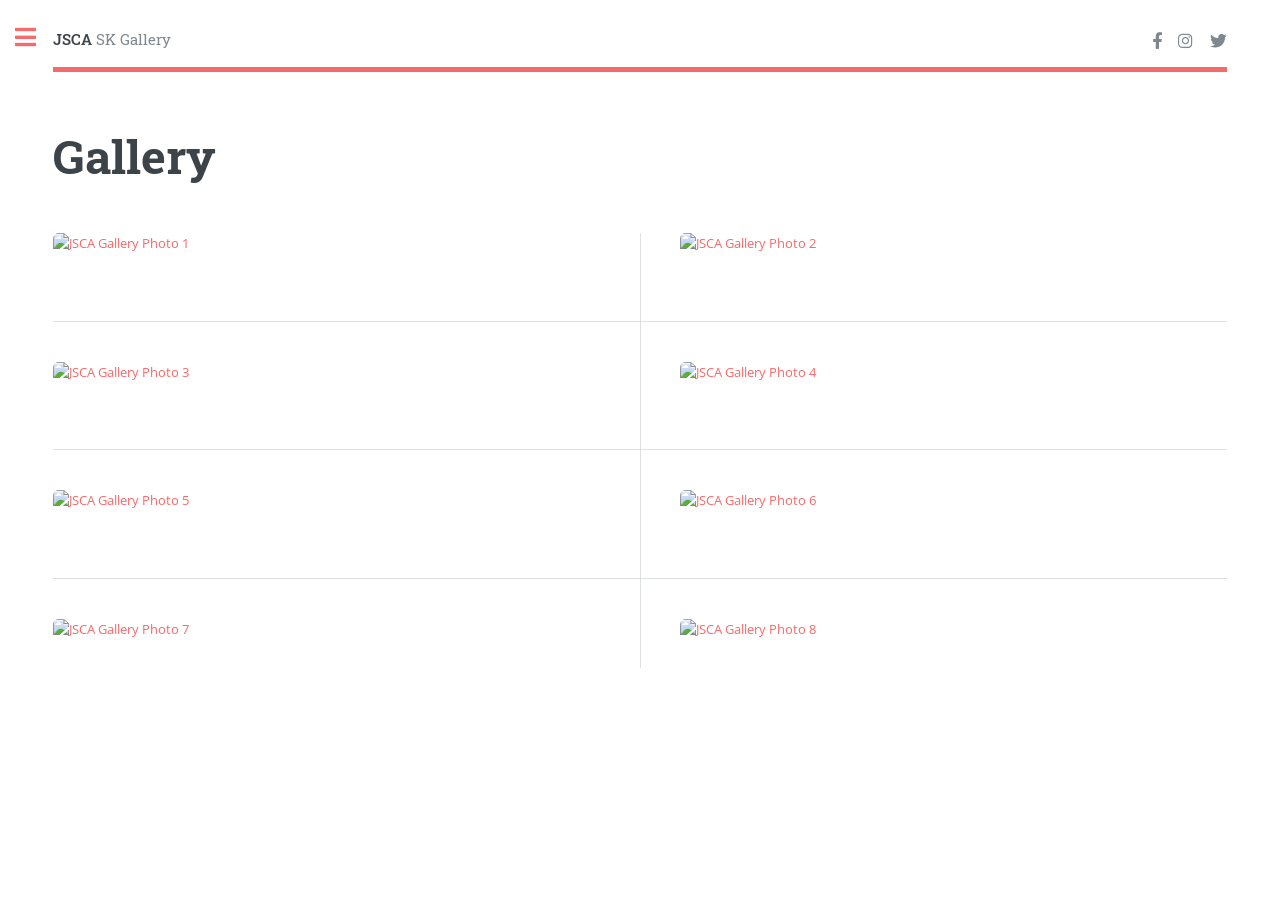
==== commit 963ab3e8: "Gallery: remove header paragraph and article captions for plain photo gallery" ====
--- a/gallery.html
+++ b/gallery.html
@@ -29,49 +29,32 @@
 								<section>
 									<header class="main">
 										<h1>Gallery</h1>
-										<p>Browse eight photos from JSCA events, training sessions, and club activities.</p>
 									</header>
 
 									<div class="posts">
 										<article>
 											<a href="images/gallery/1.jpeg" class="image"><img src="images/gallery/1.jpeg" alt="JSCA Gallery Photo 1" /></a>
-											<h3>Championship Moment</h3>
-											<p>Players concentrate during a dramatic tournament round.</p>
 										</article>
 										<article>
 											<a href="images/gallery/2.jpeg" class="image"><img src="images/gallery/2.jpeg" alt="JSCA Gallery Photo 2" /></a>
-											<h3>Training Session</h3>
-											<p>Focused practice and analysis help members improve faster.</p>
 										</article>
 										<article>
 											<a href="images/gallery/3.jpeg" class="image"><img src="images/gallery/3.jpeg" alt="JSCA Gallery Photo 3" /></a>
-											<h3>Club Community</h3>
-											<p>Social moments bring chess lovers together off the board.</p>
 										</article>
 										<article>
 											<a href="images/gallery/4.jpeg" class="image"><img src="images/gallery/4.jpeg" alt="JSCA Gallery Photo 4" /></a>
-											<h3>Friendly Matches</h3>
-											<p>Friendly games and sporting spirit are at the heart of JSCA.</p>
 										</article>
 										<article>
 											<a href="images/gallery/5.jpeg" class="image"><img src="images/gallery/5.jpeg" alt="JSCA Gallery Photo 5" /></a>
-											<h3>Team Support</h3>
-											<p>Members support each other during tournaments and team events.</p>
 										</article>
 										<article>
 											<a href="images/gallery/6.jpeg" class="image"><img src="images/gallery/6.jpeg" alt="JSCA Gallery Photo 6" /></a>
-											<h3>Game Preparation</h3>
-											<p>Preparation and concentration set the stage for great play.</p>
 										</article>
 										<article>
 											<a href="images/gallery/7.jpeg" class="image"><img src="images/gallery/7.jpeg" alt="JSCA Gallery Photo 7" /></a>
-											<h3>Chess Event</h3>
-											<p>Event highlights capture the energy of our chess festivals.</p>
 										</article>
 										<article>
 											<a href="images/gallery/8.jpeg" class="image"><img src="images/gallery/8.jpeg" alt="JSCA Gallery Photo 8" /></a>
-											<h3>Player Awards</h3>
-											<p>Celebrating achievement and progress inside the club.</p>
 										</article>
 									</div>
 
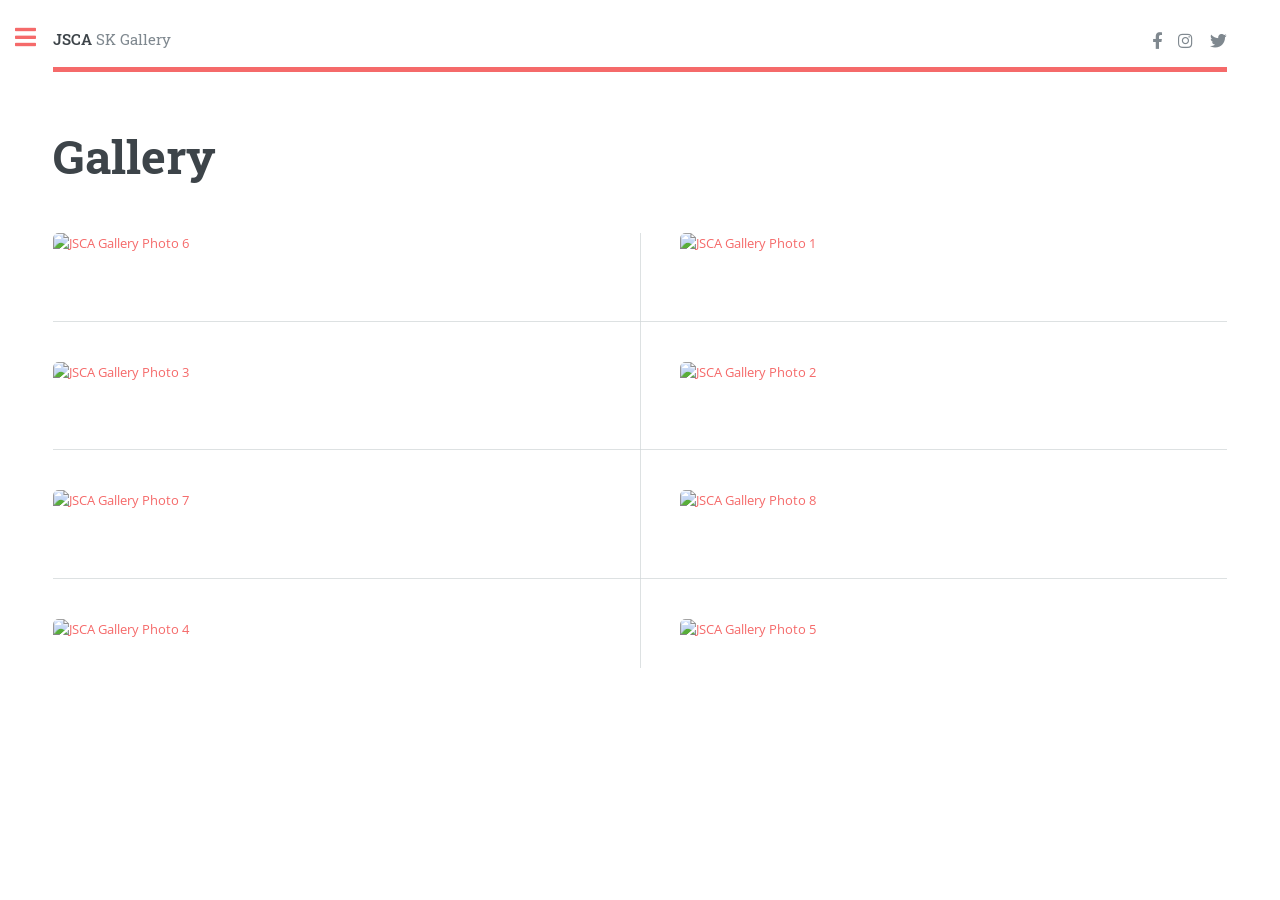
==== commit afdafc4c: "Gallery: reorder images by file size for improved layout" ====
--- a/gallery.html
+++ b/gallery.html
@@ -33,28 +33,28 @@
 
 									<div class="posts">
 										<article>
+											<a href="images/gallery/6.jpeg" class="image"><img src="images/gallery/6.jpeg" alt="JSCA Gallery Photo 6" /></a>
+										</article>
+										<article>
 											<a href="images/gallery/1.jpeg" class="image"><img src="images/gallery/1.jpeg" alt="JSCA Gallery Photo 1" /></a>
+										</article>
+										<article>
+											<a href="images/gallery/3.jpeg" class="image"><img src="images/gallery/3.jpeg" alt="JSCA Gallery Photo 3" /></a>
 										</article>
 										<article>
 											<a href="images/gallery/2.jpeg" class="image"><img src="images/gallery/2.jpeg" alt="JSCA Gallery Photo 2" /></a>
 										</article>
 										<article>
-											<a href="images/gallery/3.jpeg" class="image"><img src="images/gallery/3.jpeg" alt="JSCA Gallery Photo 3" /></a>
+											<a href="images/gallery/7.jpeg" class="image"><img src="images/gallery/7.jpeg" alt="JSCA Gallery Photo 7" /></a>
+										</article>
+										<article>
+											<a href="images/gallery/8.jpeg" class="image"><img src="images/gallery/8.jpeg" alt="JSCA Gallery Photo 8" /></a>
 										</article>
 										<article>
 											<a href="images/gallery/4.jpeg" class="image"><img src="images/gallery/4.jpeg" alt="JSCA Gallery Photo 4" /></a>
 										</article>
 										<article>
 											<a href="images/gallery/5.jpeg" class="image"><img src="images/gallery/5.jpeg" alt="JSCA Gallery Photo 5" /></a>
-										</article>
-										<article>
-											<a href="images/gallery/6.jpeg" class="image"><img src="images/gallery/6.jpeg" alt="JSCA Gallery Photo 6" /></a>
-										</article>
-										<article>
-											<a href="images/gallery/7.jpeg" class="image"><img src="images/gallery/7.jpeg" alt="JSCA Gallery Photo 7" /></a>
-										</article>
-										<article>
-											<a href="images/gallery/8.jpeg" class="image"><img src="images/gallery/8.jpeg" alt="JSCA Gallery Photo 8" /></a>
 										</article>
 									</div>
 
@@ -81,8 +81,45 @@
 											<li><a href="gallery.html">Gallery</a></li>
 										</ul>
 									</section>
-						</div>
-					</div>
+								<!-- Section: Upcoming Events -->
+								<section>
+									<header class="major">
+										<h2>Upcoming Events</h2>
+									</header>
+									<div class="mini-posts">
+										<article>
+											<a href="https://schack.se/wp-content/uploads/2026/05/Jonkoping-Chess-festival-2026-3rd-Edition-.pdf" target="_blank" class="image"><img src="images/pic06.jpg" alt="" /></a>
+											<p><strong>Jönköping Chess Festival</strong> — July 25 – Aug 1, 2026. Register before July 14!</p>
+										</article>
+										<article>
+											<a href="#" class="image"><img src="images/pic07.jpg" alt="" /></a>
+											<p><strong>JSCA Rapid &amp; Blitz</strong> — Stockholm. Dates TBA. Open to all club players.</p>
+										</article>
+										<article>
+											<a href="#" class="image"><img src="images/pic09.jpg" alt="" /></a>
+											<p><strong>Weekly Sunday Online Club</strong> — Every Sunday. Join us online, all welcome!</p>
+										</article>
+									</div>
+									<ul class="actions">
+										<li><a href="#" class="button">All Events</a></li>
+									</ul>
+								</section>
+
+								<!-- Section: Contact -->
+								<section>
+									<header class="major">
+										<h2>Get in Touch</h2>
+									</header>
+									<p>Have questions or want to join? We'd love to hear from you. Reach out and one of our club representatives will get back to you shortly.</p>
+									<ul class="contact">
+										<li class="icon solid fa-envelope"><a href="mailto:info@jsca.se">info@jsca.se</a></li>
+										<li class="icon brands fa-instagram"><a href="https://www.instagram.com/jscask2025" target="_blank">@jscask2025</a></li>
+										<li class="icon solid fa-home">JSCA SK<br />Stockholm, Sweden</li>
+									</ul>
+								</section>
+
+								</div>
+								</div>
 
 			</div>
 
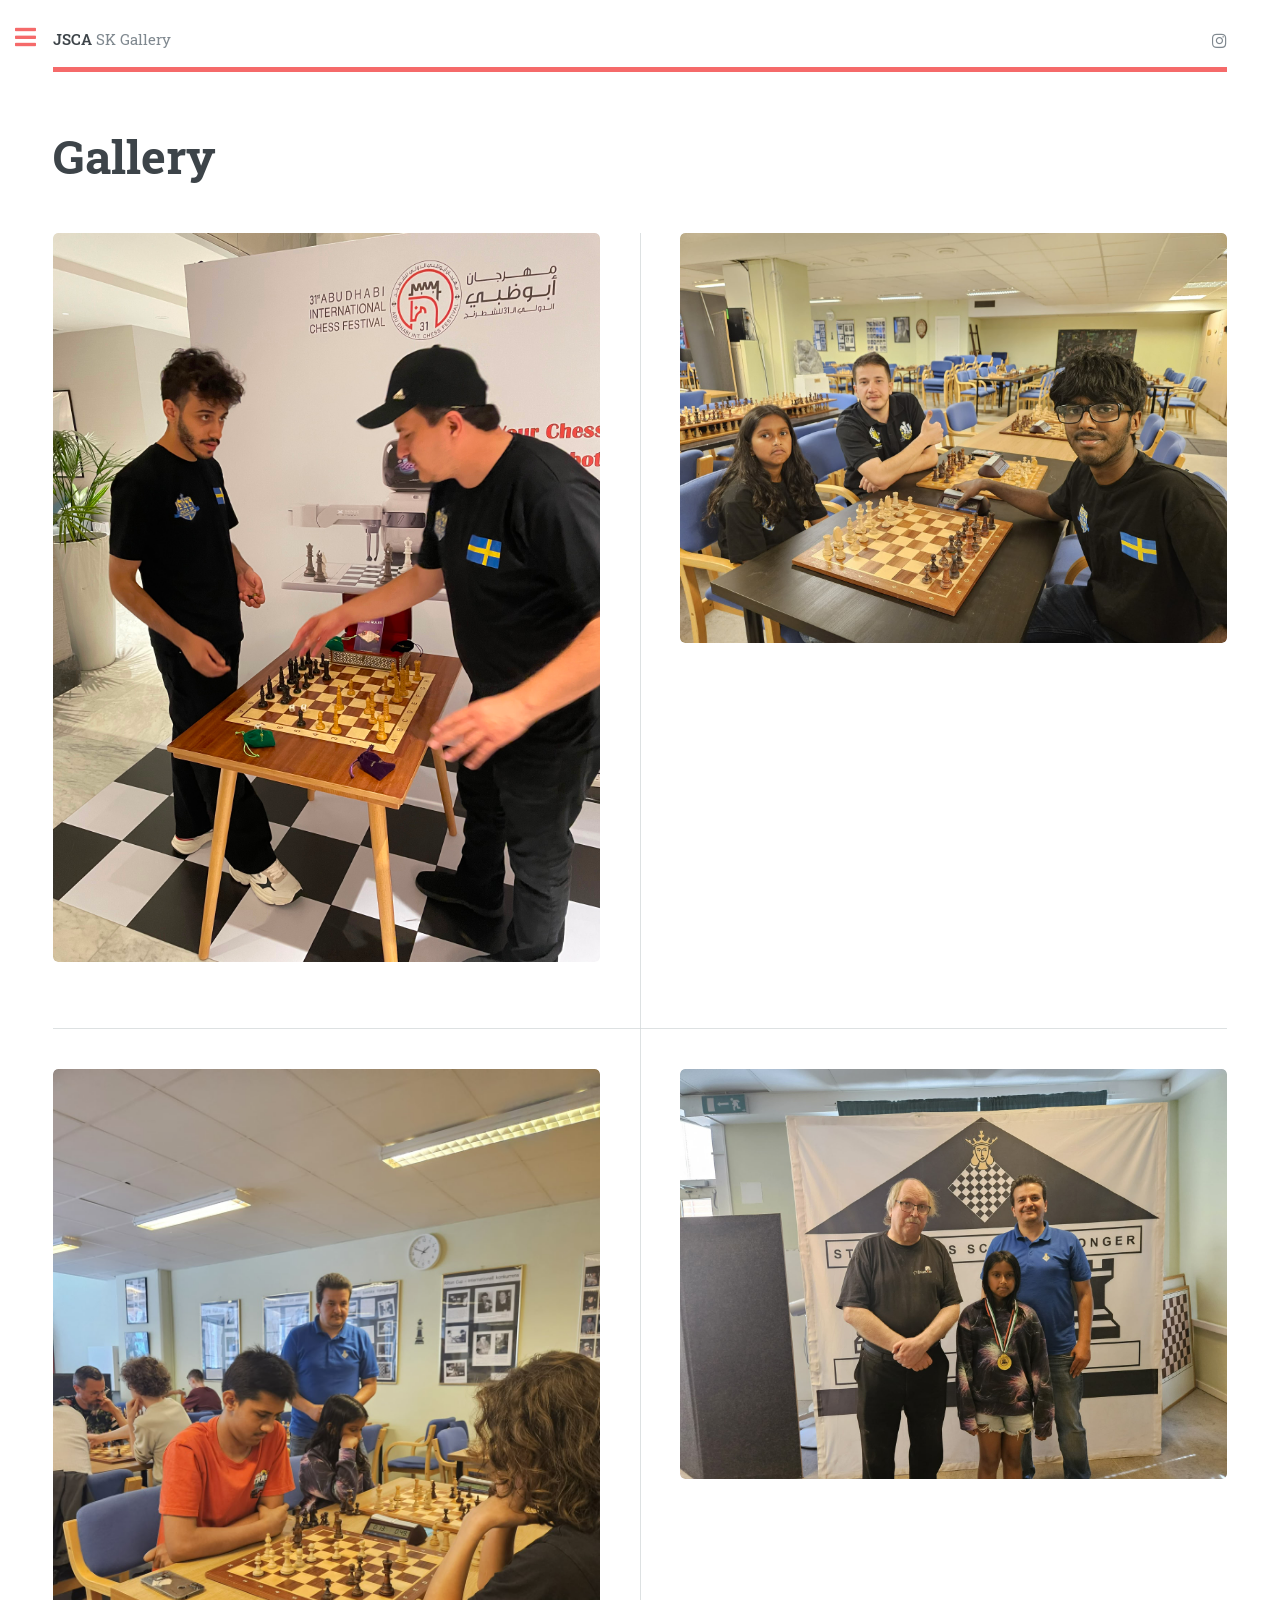
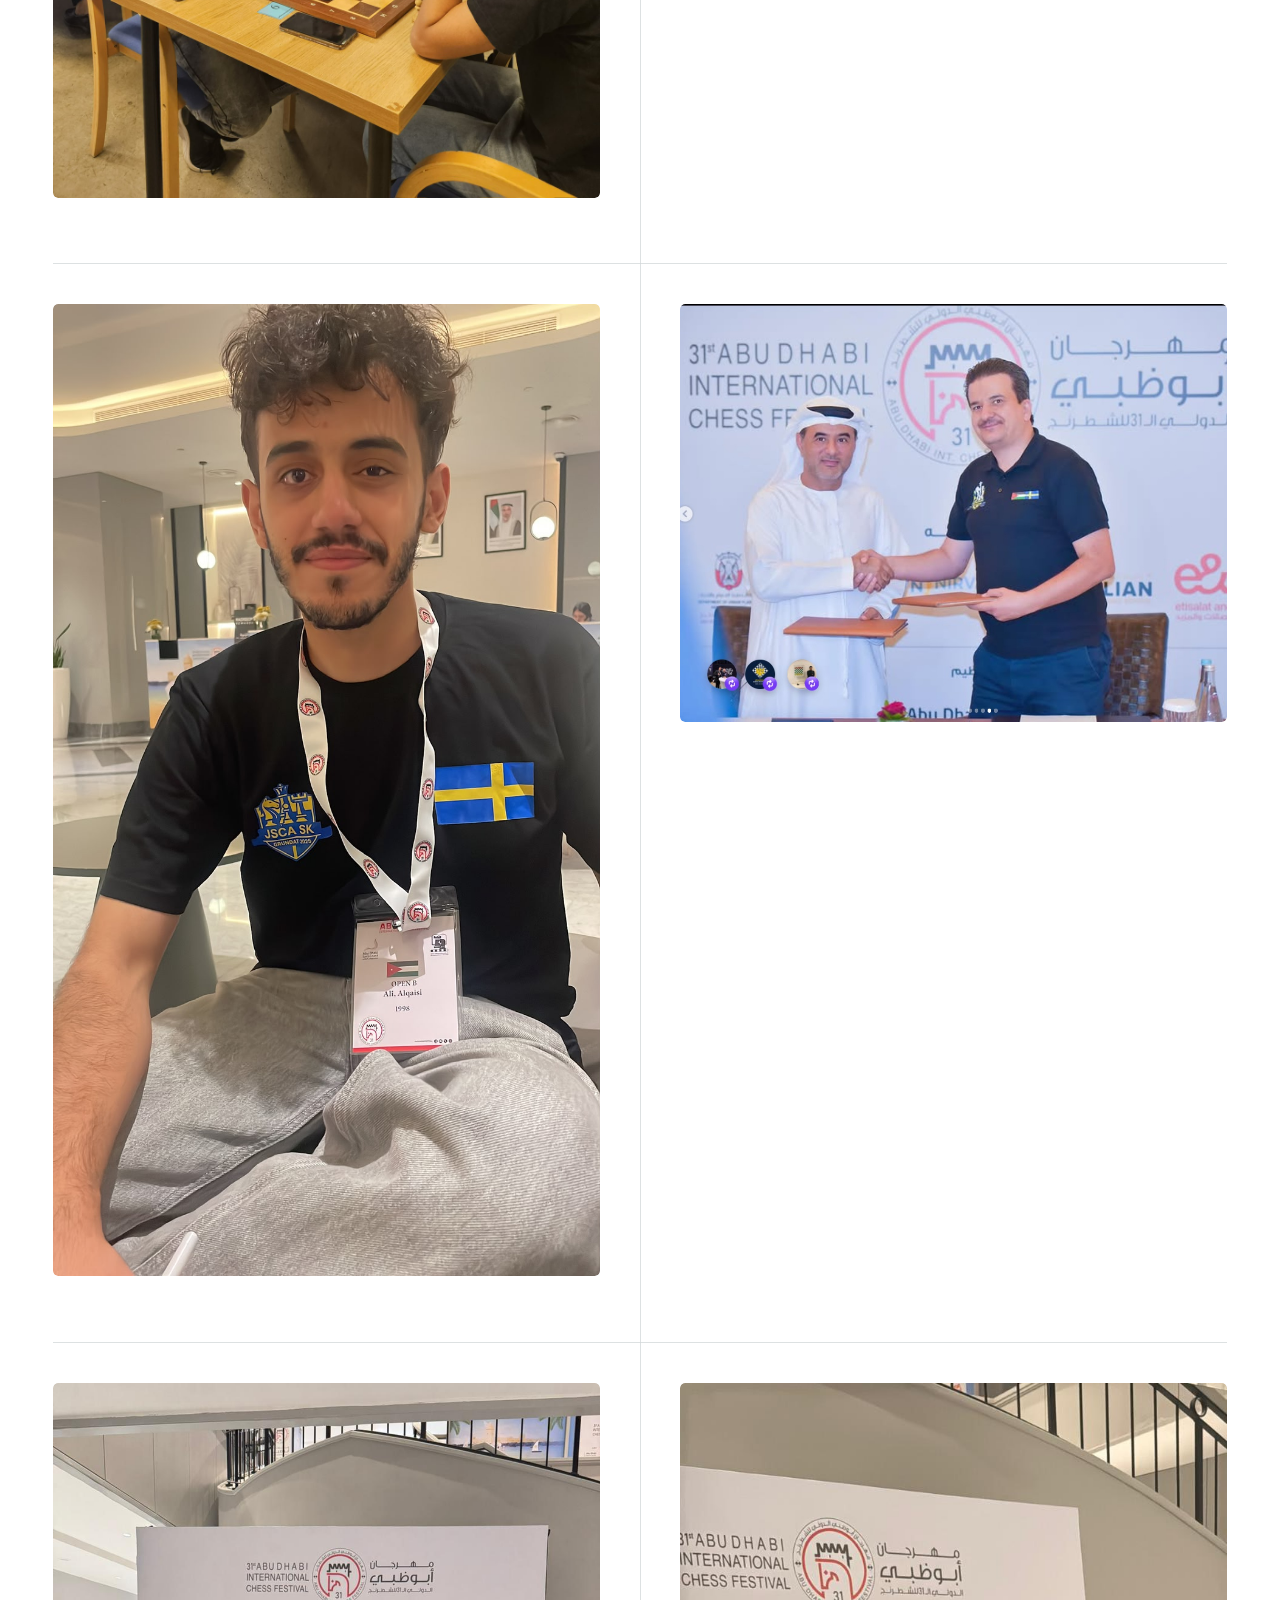
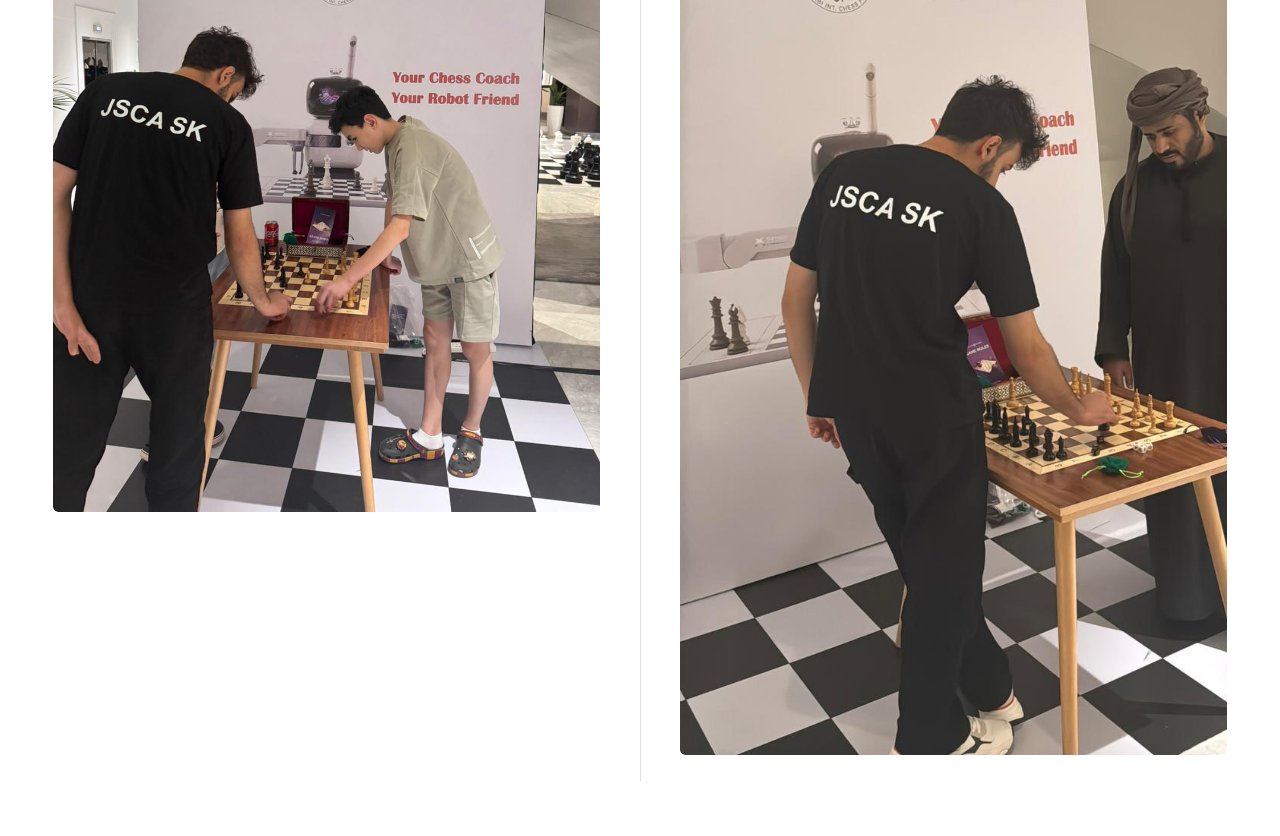
==== commit 9035c348: "Gallery: update Instagram link to jscask2025" ====
--- a/gallery.html
+++ b/gallery.html
@@ -19,9 +19,7 @@
 								<header id="header">
 									<a href="index.html" class="logo"><strong>JSCA</strong> SK Gallery</a>
 									<ul class="icons">
-										<li><a href="#" class="icon brands fa-facebook-f"><span class="label">Facebook</span></a></li>
-										<li><a href="#" class="icon brands fa-instagram"><span class="label">Instagram</span></a></li>
-										<li><a href="#" class="icon brands fa-twitter"><span class="label">Twitter</span></a></li>
+										<li><a href="https://www.instagram.com/jscask2025" target="_blank" class="icon brands fa-instagram"><span class="label">Instagram</span></a></li>
 									</ul>
 								</header>
 
@@ -67,10 +65,12 @@
 					<div id="sidebar">
 						<div class="inner">
 							<!-- Menu -->
-								<!-- Logo -->
-									<div style="text-align: center; padding: 1.5em 0 1em;">
+									<!-- Logo -->
+								<div style="text-align: center; padding: 1.5em 0 1em;">
+									<a href="index.html">
 										<img src="images/JSCASK.jpeg" alt="JSCA SK Logo" style="max-width: 85%; height: auto; display: block; margin: 0 auto;" />
-									</div>
+									</a>
+								</div>
 
 								<!-- Menu -->
 									<section>
@@ -78,6 +78,7 @@
 											<h2>Menu</h2>
 										</header>
 										<ul class="links">
+											<li><a href="index.html" class="fancy">Home</a></li>
 											<li><a href="gallery.html">Gallery</a></li>
 										</ul>
 									</section>
--- a/assets/css/main.css
+++ b/assets/css/main.css
@@ -3065,6 +3065,58 @@
   }
 }
 
+/* Mobile: make gallery images fill viewport and stack vertically */
+@media screen and (max-width: 736px) {
+  .posts {
+    display: block;
+  }
+
+  .posts article {
+    width: 100% !important;
+    margin: 0 0 0 0 !important;
+  }
+
+  .posts article .image img {
+    width: 100%;
+    height: 100vh;
+    object-fit: cover;
+    display: block;
+  }
+}
+
+/* Fancy menu item styles applied to all sidebar menu links */
+.links {
+  list-style: none;
+  padding: 0;
+  margin: 0 0 1em 0;
+}
+
+.links li {
+  display: inline-block;
+  margin: 0 0.5em 0 0;
+}
+
+.links a {
+  display: inline-block;
+  padding: 0.5em 1em;
+  background: linear-gradient(135deg,#c59d4b,#7a5c2a);
+  color: #fff;
+  border-radius: 6px;
+  box-shadow: 0 6px 18px rgba(0,0,0,0.15);
+  text-decoration: none;
+  transition: transform 180ms ease, box-shadow 180ms ease;
+  font-weight: 600;
+}
+.links a:hover,
+.links a:focus{
+  transform: translateY(-3px);
+  box-shadow: 0 10px 26px rgba(0,0,0,0.2);
+}
+
+@media screen and (max-width: 480px) {
+  .links a { width: 100%; display:block; text-align:center; }
+}
+
 /* Wrapper */
 #wrapper {
   display: -moz-flex;
